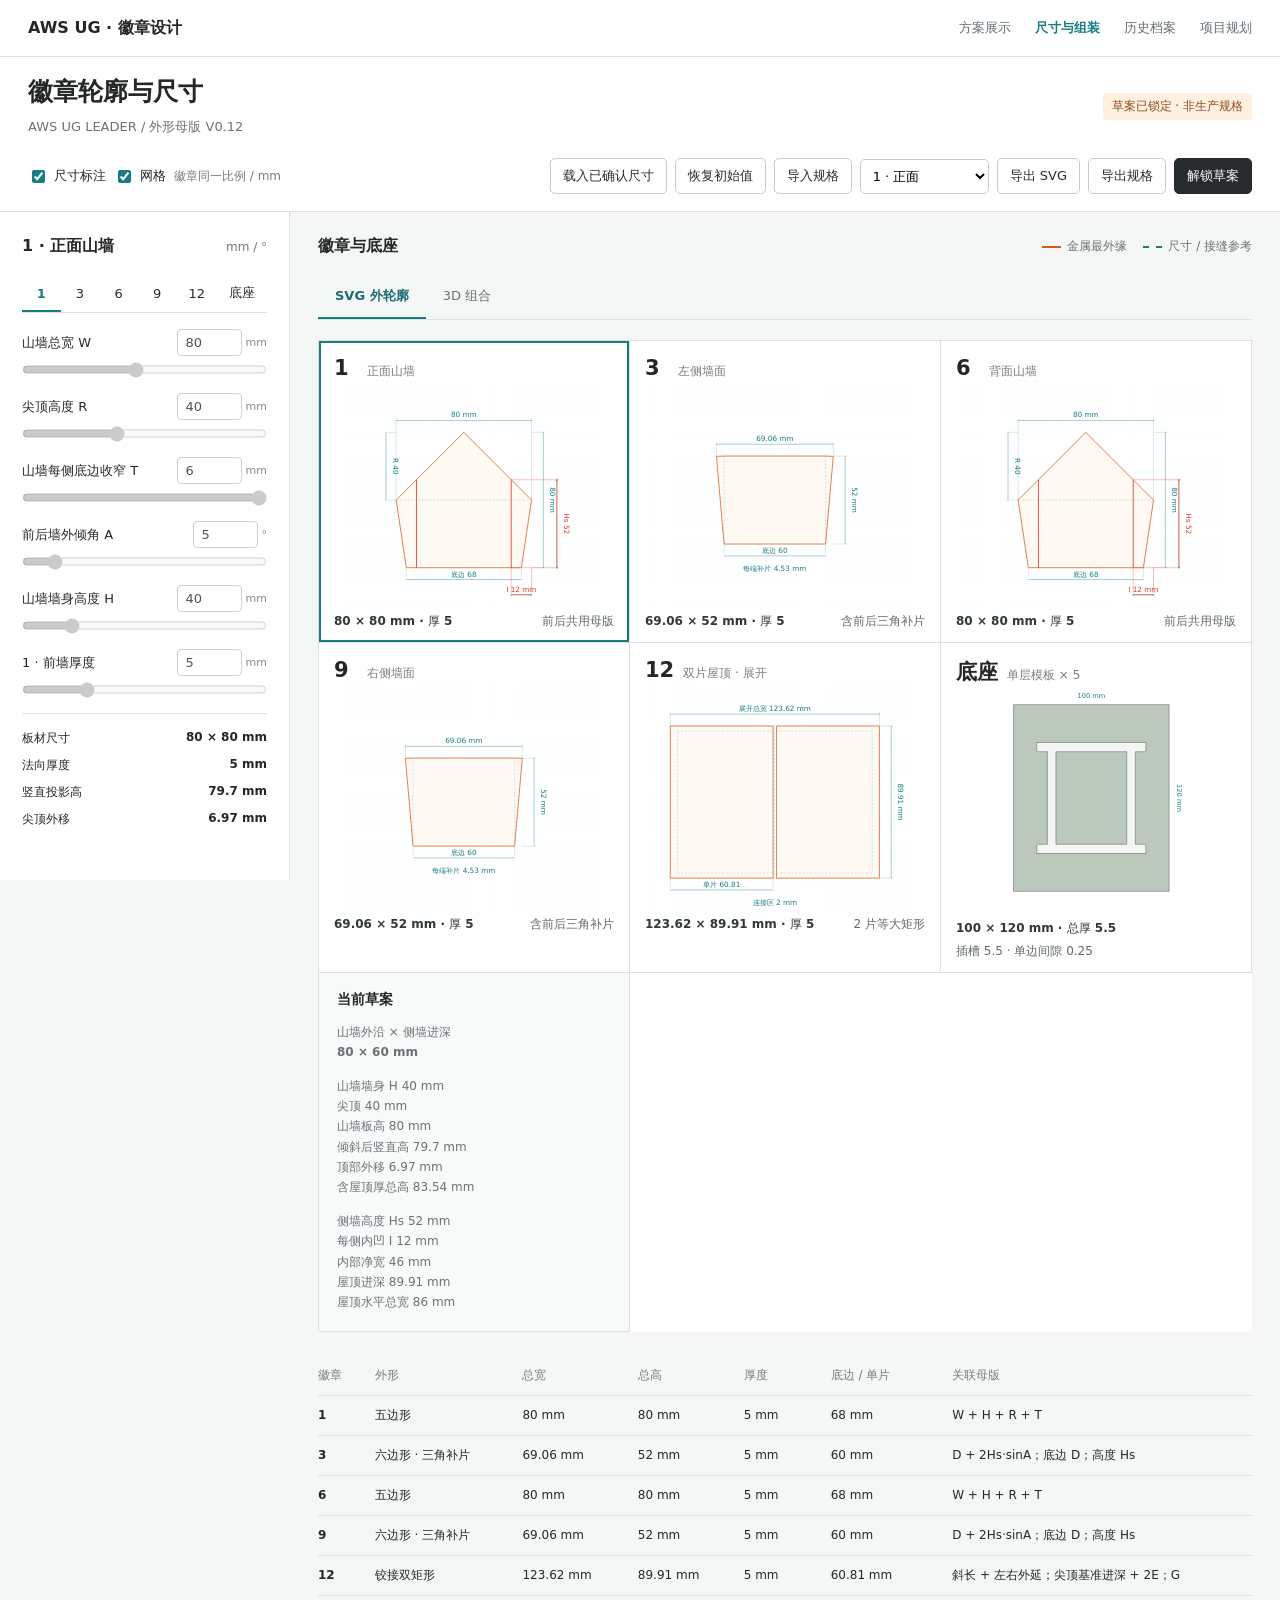
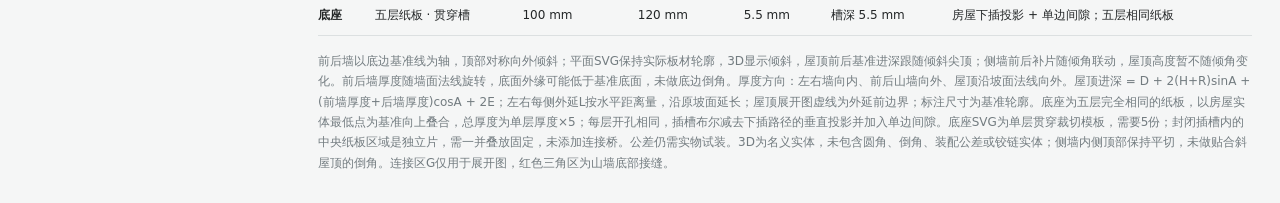
==== badge-dimensions.html @ 11718caf "Publish approved badge dimensions and unified design workspace" ====
<!doctype html>
<html lang="zh-CN">
<head>
<meta charset="utf-8"><meta name="viewport" content="width=device-width,initial-scale=1">
<title>徽章轮廓与尺寸工作台</title><link rel="stylesheet" href="assets/css/project.css"><link rel="icon" href="data:,">
<style>
:root{font-family:system-ui,-apple-system,"PingFang SC",sans-serif;color:#242728;background:#f5f6f6;letter-spacing:0;--orange:#d55d1b;--line:#dce0e1;--teal:#167d81}*{box-sizing:border-box}body{margin:0}button,input,select{font:inherit}button,select{cursor:pointer}button{border:1px solid #c7cdce;background:white;color:#292c2d;border-radius:5px;padding:8px 12px;font-size:13px;white-space:nowrap}button:hover{background:#edf1f1}button.primary{background:#262c2e;color:#fff;border-color:#262c2e}button:focus-visible,input:focus-visible,select:focus-visible{outline:3px solid #76bec3;outline-offset:2px}header{background:#fff;border-bottom:1px solid var(--line);padding:22px 28px 17px}.heading{display:flex;align-items:center;justify-content:space-between;gap:18px}h1{font-size:25px;font-weight:650;margin:0}h2{font-size:16px;margin:0}p{margin:0}.sub{font-size:13px;color:#6b7377;margin-top:8px}.status{font-size:12px;color:#8e4c21;background:#fff0df;padding:5px 9px;border-radius:4px;white-space:nowrap}.toolbar{display:flex;justify-content:space-between;align-items:center;gap:12px;margin-top:20px;flex-wrap:wrap}.tools{display:flex;gap:8px;align-items:center;flex-wrap:wrap}.check{display:flex;align-items:center;gap:6px;font-size:13px}.check input{accent-color:var(--teal)}select{border:1px solid #c7cdce;border-radius:5px;background:white;max-width:160px;padding:8px;font-size:13px}.layout{display:grid;grid-template-columns:290px minmax(0,1fr);min-height:calc(100vh - 160px)}aside{background:#fff;border-right:1px solid var(--line);padding:24px 22px}.section-head{display:flex;align-items:center;justify-content:space-between;margin-bottom:19px}.unit{font-size:12px;color:#747c80}fieldset{border:0;padding:0;margin:0 0 22px}legend{font-size:12px;font-weight:650;color:#555e62;padding:0;margin-bottom:13px}.control{margin-bottom:17px}.control-top{display:flex;align-items:center;justify-content:space-between;gap:8px}.control label{font-size:13px}.numeric{display:flex;align-items:center;gap:4px}.numeric input{width:65px;padding:5px 5px 5px 8px;border:1px solid #cdd3d4;border-radius:4px;font-size:13px;background:#fff}.numeric span{font-size:11px;color:#848b8e}input[type=range]{width:100%;margin:10px 0 0;accent-color:var(--teal);height:15px}.derived{border-top:1px solid var(--line);padding-top:16px;font-size:12px}.derived div{display:flex;justify-content:space-between;margin-bottom:10px}.note{font-size:12px;color:#747c80;line-height:1.7;margin-top:14px}.error{font-size:12px;color:#b43b26;min-height:18px;margin-top:8px}main{min-width:0;padding:24px 28px 30px}.canvas-head{display:flex;justify-content:space-between;gap:12px;align-items:center}.legend{display:flex;gap:16px;font-size:12px;color:#6a7376}.legend span{display:flex;gap:6px;align-items:center}.line-key{width:19px;border-top:2px solid var(--orange)}.line-key.dim{border-color:var(--teal);border-top-style:dashed}.board{display:grid;grid-template-columns:repeat(3,minmax(0,1fr));margin-top:20px;background:#fff;border-top:1px solid var(--line);border-left:1px solid var(--line)}.badge{min-width:0;border-bottom:1px solid var(--line);border-right:1px solid var(--line);padding:15px 15px 12px}.badge-head{display:flex;align-items:baseline;gap:9px}.badge-head strong{font-size:21px;min-width:24px}.badge-head span{font-size:12px;color:#777f82}.drawing{display:block;width:100%;aspect-ratio:1.2;max-height:290px}.badge-foot{display:flex;justify-content:space-between;gap:6px;font-size:12px;color:#616a6e;flex-wrap:wrap}.badge-foot b{font-weight:550;color:#30383b}.summary{padding:18px;display:flex;flex-direction:column;justify-content:center;gap:13px;background:#f8fafa;border-right:1px solid var(--line);border-bottom:1px solid var(--line)}.summary h3{font-size:14px;margin:0}.summary p{font-size:12px;line-height:1.7;color:#687277}.table-wrap{overflow:auto;margin-top:24px}table{width:100%;border-collapse:collapse;font-size:12px;text-align:left;white-space:nowrap}th{font-weight:500;color:#747d81}th,td{padding:11px 12px;border-bottom:1px solid var(--line)}th:first-child,td:first-child{padding-left:0}.footnote{font-size:12px;color:#737c80;line-height:1.7;margin-top:15px}.toast{position:fixed;bottom:20px;left:50%;transform:translateX(-50%);background:#263033;color:white;padding:11px 18px;border-radius:5px;font-size:13px;opacity:0;pointer-events:none;transition:opacity .15s;max-width:90vw}.toast.visible{opacity:1}.print-note{display:none}@media(min-width:1600px){main{padding:28px 44px}.drawing{max-height:350px}}@media(max-width:1100px){.layout{grid-template-columns:255px minmax(0,1fr)}.board{grid-template-columns:repeat(2,minmax(0,1fr))}main{padding:22px 20px}.legend{gap:8px}.drawing{max-height:none}aside{padding:23px 17px}}@media(max-width:650px){header{padding:18px 16px}h1{font-size:22px}.heading{align-items:flex-start}.layout{display:flex;flex-direction:column}aside{border-right:0;border-bottom:1px solid var(--line);padding:19px 16px}.parameter-grid{display:grid;grid-template-columns:1fr 1fr;gap:0 20px}fieldset{margin-bottom:10px}.control{margin-bottom:12px}.derived{display:flex;gap:20px;flex-wrap:wrap}.derived div{gap:10px}.note{margin-top:3px}.canvas-head{align-items:flex-start;flex-direction:column}main{padding:22px 14px}.badge{padding:12px 8px}.badge-head{gap:5px}.badge-head span{font-size:11px}.badge-foot{font-size:11px}.toolbar{margin-top:15px}.tools{gap:6px}button{padding:8px 10px}.summary{padding:12px}.summary p{font-size:11px}.table-wrap{margin-top:18px}}@media print{header,aside,.canvas-head,.toast,.footnote{display:none}.layout{display:block}main{padding:0}.board{grid-template-columns:repeat(3,1fr)}.drawing{max-height:none}.print-note{display:block;font-size:12px;margin-bottom:15px}.table-wrap{margin-top:15px}body{background:white}*{-webkit-print-color-adjust:exact;print-color-adjust:exact}}
@media(max-width:650px){.board{grid-template-columns:1fr}.drawing{max-height:310px}.badge{padding:16px}.badge-head span{font-size:12px}.badge-foot{font-size:12px}.summary{padding:20px}.summary p{font-size:12px}}
.tabs{display:flex;gap:0;border-bottom:1px solid var(--line);margin-top:18px}.tabs button{border:0;border-radius:0;background:transparent;padding:12px 17px;border-bottom:2px solid transparent;color:#6b7377}.tabs button[aria-selected=true]{border-color:var(--teal);color:#1b6c70;font-weight:650}.board[hidden],[hidden]{display:none!important}.preview-controls{display:flex;gap:14px;align-items:center;flex-wrap:wrap;padding:14px 0}.preview-controls input[type=range]{width:110px;margin:0}.separation{display:flex;align-items:center;gap:8px;font-size:13px}.viewer{width:100%;height:clamp(400px,65vh,760px);position:relative;background:#f5f7f7;touch-action:none}.viewer canvas{width:100%;height:100%;display:block}.model-status{font-size:12px;color:#677477;line-height:1.8;padding:10px 0;border-bottom:1px solid var(--line)}.model-status.warning{color:#bc3c2a}.viewer-error{color:#b43b26;font-size:13px;padding:10px 0}.preview-controls button{padding:7px 10px}@media(max-width:650px){.viewer{height:440px}.preview-controls{gap:10px}.separation{flex-wrap:wrap}.tabs{margin-top:12px}}@media print{.tabs,.preview-controls,.viewer,.model-status,.viewer-error{display:none}.board[hidden]{display:grid!important}}
</style>
<style>
.face-tabs{display:flex;border-bottom:1px solid var(--line);margin-bottom:16px}.face-tabs button{flex:1;border:0;border-radius:0;background:transparent;border-bottom:2px solid transparent}.face-tabs button[aria-selected=true]{border-color:var(--teal);color:var(--teal);font-weight:650}.badge[role=button]{cursor:pointer}.badge.selected{box-shadow:inset 0 0 0 2px var(--teal)}.badge[role=button]:focus-visible{outline:3px solid var(--teal);outline-offset:-3px}#faceControls .control{margin-bottom:12px}#faceControls input[type=range]{margin-top:6px}#faceDerived div{gap:10px}#faceDerived b{white-space:nowrap}@media(min-width:651px){aside{align-self:start;position:sticky;top:0;max-height:100vh;overflow:auto}}@media(max-width:650px){#faceControls{display:grid;grid-template-columns:minmax(0,1fr) minmax(0,1fr);gap:0 20px}}
</style>
</head>
<body class="workbench">
<header class="project-nav"><a class="project-brand" href="index.html">AWS UG · 徽章设计</a><nav aria-label="项目导航"><a href="index.html">方案展示</a><a href="badge-dimensions.html" aria-current="page">尺寸与组装</a><a href="design-archive.html">历史档案</a><a href="项目核心规范与Agent协作指南.md">项目规划</a></nav></header>
<header>
 <div class="heading"><div><h1>徽章轮廓与尺寸</h1><p class="sub">AWS UG LEADER / 外形母版 V0.12</p></div><span class="status" id="status">讨论草案 · 未锁定</span></div>
 <div class="toolbar"><div class="tools"><label class="check"><input type="checkbox" id="dimensions" checked>尺寸标注</label><label class="check"><input type="checkbox" id="grid" checked>网格</label><span class="unit">徽章同一比例 / mm</span></div><div class="tools"><button id="loadApproved">载入已确认尺寸</button><button id="reset">恢复初始值</button><button id="importJson">导入规格</button><input id="importFile" type="file" accept=".json,application/json" hidden><select id="exportTarget" aria-label="导出轮廓"><option value="1">1 · 正面</option><option value="3">3 · 左侧</option><option value="6">6 · 背面</option><option value="9">9 · 右侧</option><option value="base">底座 · 插槽顶面</option><option value="12">12 · 双片屋顶</option></select><button id="exportSvg">导出 SVG</button><button id="exportJson">导出规格</button><button class="primary" id="lock">锁定草案</button></div></div>
</header>
<div class="layout">
 <aside><div class="section-head"><h2 id="faceTitle">1 · 正面山墙</h2><span class="unit">mm / °</span></div>
 <div class="face-tabs" role="tablist" aria-label="徽章面板"><button role="tab" data-face="1" aria-controls="facePanel">1</button><button role="tab" data-face="3" aria-controls="facePanel">3</button><button role="tab" data-face="6" aria-controls="facePanel">6</button><button role="tab" data-face="9" aria-controls="facePanel">9</button><button role="tab" data-face="12" aria-controls="facePanel">12</button><button role="tab" data-face="base" aria-controls="facePanel">底座</button></div>
 <div id="facePanel" role="tabpanel"><div id="faceControls"></div><div class="derived" id="faceDerived"></div></div>
 <p class="error" role="status" id="error"></p>
 </aside>
 <main><p class="print-note">AWS UG LEADER · 外轮廓尺寸草案 / 单位 mm / 非生产图</p>
 <div class="canvas-head"><h2>徽章与底座</h2><div class="legend"><span><i class="line-key"></i>金属最外缘</span><span><i class="line-key dim"></i>尺寸 / 接缝参考</span></div></div>
 <div class="tabs" role="tablist" aria-label="预览视图"><button id="outlineTab" role="tab" aria-selected="true" aria-controls="board" tabindex="0">SVG 外轮廓</button><button id="modelTab" role="tab" aria-selected="false" aria-controls="viewerPanel" tabindex="-1">3D 组合</button></div>
 <div class="board" id="board" role="tabpanel" aria-labelledby="outlineTab"></div>
 <section id="viewerPanel" role="tabpanel" aria-labelledby="modelTab" hidden>
 <div class="preview-controls"><label class="separation" for="separation">分解间距<input id="separation" type="range" min="0" max="80" value="0" step="1"><output id="separationValue">0 mm</output></label><label class="separation" for="insertionLift">下插预览<input id="insertionLift" type="range" min="0" max="100" value="0" step="1"><output id="insertionValue">0 mm</output></label><label class="check"><input id="showHouse" type="checkbox" checked>房子</label><label class="check"><input id="showBase" type="checkbox" checked>底座</label><label class="check"><input id="showRoof" type="checkbox" checked>屋顶</label><label class="check"><input id="showLabels" type="checkbox" checked>编号</label><label class="check"><input id="autoRotate" type="checkbox">自动旋转</label><button id="resetCamera">重置视角</button></div>
 <p id="modelStatus" class="model-status"></p><div id="viewer" class="viewer"></div><p id="viewerError" class="viewer-error" role="status"></p>
 </section>
 <div class="table-wrap"><table><thead><tr><th>徽章</th><th>外形</th><th>总宽</th><th>总高</th><th>厚度</th><th>底边 / 单片</th><th>关联母版</th></tr></thead><tbody id="sizeTable"></tbody></table></div>
 <p class="footnote">前后墙以底边基准线为轴，顶部对称向外倾斜；平面SVG保持实际板材轮廓，3D显示倾斜，屋顶前后基准进深跟随倾斜尖顶；侧墙前后补片随倾角联动，屋顶高度暂不随倾角变化。前后墙厚度随墙面法线旋转，底面外缘可能低于基准底面，未做底边倒角。厚度方向：左右墙向内、前后山墙向外、屋顶沿坡面法线向外。屋顶进深 = D + 2(H+R)sinA + (前墙厚度+后墙厚度)cosA + 2E；左右每侧外延L按水平距离量，沿原坡面延长；屋顶展开图虚线为外延前边界；标注尺寸为基准轮廓。底座为五层完全相同的纸板，以房屋实体最低点为基准向上叠合，总厚度为单层厚度×5；每层开孔相同，插槽布尔减去下插路径的垂直投影并加入单边间隙。底座SVG为单层贯穿裁切模板，需要5份；封闭插槽内的中央纸板区域是独立片，需一并叠放固定，未添加连接桥。公差仍需实物试装。3D为名义实体，未包含圆角、倒角、装配公差或铰链实体；侧墙内侧顶部保持平切，未做贴合斜屋顶的倒角。连接区G仅用于展开图，红色三角区为山墙底部接缝。</p>
 </main>
</div><div class="toast" id="toast" role="status"></div>
<script src="assets/js/badge-dimensions-geometry.js"></script>
<script src="data/approved-dimensions.js"></script>
<script src="assets/vendor/badge-jscad-modeling-2.12.1.min.js"></script>
<script src="assets/js/badge-dimensions-base.js"></script>
<script src="assets/vendor/badge-three-0.128.0.min.js"></script>
<script src="assets/vendor/badge-orbit-0.128.0.js"></script>
<script src="assets/js/badge-dimensions-viewer.js"></script>
<script>
'use strict';
const G=BadgeDimensions, key='aws-badge-outline-draft-v01';
let state=G.importSpec(BadgeApprovedSpec);
let selectedFace='1';
try{const saved=JSON.parse(localStorage.getItem(key));if(saved){const imported=G.importSpec({schema:saved.schema||'aws-ug-badge-outline/v0.1',units:'mm',parameters:saved.params,status:saved.locked?'locked-draft':'draft'});state={params:imported.params,locked:imported.locked};}}catch{}
const controls=[['width','山墙总宽 W','frontControls',.5],['rise','尖顶高度 R','frontControls',.5],['taper','山墙每侧底边收窄 T','frontControls',.25],['wallTilt','前后墙外倾角 A','frontControls',.5],['depth','侧墙宽度 D','sideControls',.5],['inset','侧墙内凹距离 I','sideControls',.25],['wall','山墙墙身高度 H','wallControls',.5],['roofOverhangDepth','前后每端外延 E','roofControls',.5],['roofOverhangSide','左右每侧水平外延 L','roofControls',.5],['gap','中央连接区 G','roofControls',.25],['frontThickness','1 · 前墙厚度','thicknessControls',.1],['leftThickness','3 · 左墙厚度','thicknessControls',.1],['backThickness','6 · 后墙厚度','thicknessControls',.1],['rightThickness','9 · 右墙厚度','thicknessControls',.1],['roofThickness','12 · 屋顶法向厚度','thicknessControls',.1],['baseWidth','底座左右宽度','baseControls',1],['baseDepth','底座前后长度','baseControls',1],['baseLayerThickness','单层纸板厚度','baseControls',.1],['baseClearance','插槽单边间隙','baseControls',.05]];
for(const [id,label,parent,step] of controls){const unit=id==='wallTilt'?'°':'mm';document.getElementById('faceControls').insertAdjacentHTML('beforeend',`<div class="control" data-control="${id}"><div class="control-top"><label for="${id}">${label}</label><div class="numeric"><input type="number" id="${id}" min="${G.limits[id][0]}" max="${G.limits[id][1]}" step="${step}" value="${state.params[id]}"><span>${unit}</span></div></div><input type="range" id="${id}Range" aria-label="${label}滑块" min="${G.limits[id][0]}" max="${G.limits[id][1]}" step="${step}" value="${state.params[id]}"></div>`);}
function persist(){try{localStorage.setItem(key,JSON.stringify({...state,schema:'aws-ug-badge-outline/v0.12'}));}catch{document.getElementById('error').textContent='本地存储不可用，可导出规格保留尺寸。';}}
const faceFields={ '1':['width','rise','taper','wallTilt','wall','frontThickness'], '6':['width','rise','taper','wallTilt','wall','backThickness'], '3':['depth','inset','wall','leftThickness'], '9':['depth','inset','wall','rightThickness'], '12':['roofOverhangDepth','roofOverhangSide','gap','roofThickness'], 'base':['baseWidth','baseDepth','baseLayerThickness','baseClearance'] };
function renderFace(model){if(selectedFace==='base'){const b=BadgeBase.build(state.params);document.getElementById('faceTitle').textContent='底座 · 五层纸板';for(const e of document.querySelectorAll('[data-control]'))e.hidden=!faceFields.base.includes(e.dataset.control);for(const tab of document.querySelectorAll('.face-tabs [data-face]')){const selected=tab.dataset.face==='base';tab.setAttribute('aria-selected',String(selected));tab.tabIndex=selected?0:-1;}document.getElementById('faceDerived').innerHTML=[['底座尺寸',`${G.fmt(b.width)} × ${G.fmt(b.depth)} mm`],['层数','5 层 · 完全相同'],['单层纸板',`${G.fmt(b.layerThickness)} mm`],['叠合总厚',`${G.fmt(b.thickness)} mm`],['最低点基准 Y',`${G.fmt(b.datum)} mm`],['插槽深度',`${G.fmt(b.slotDepth)} mm`],['单边间隙',`${G.fmt(b.clearance)} mm`]].map(([name,value])=>`<div><span>${name}</span><b>${value}</b></div>`).join('')+b.warnings.map(w=>`<p class="error">${w}</p>`).join('');document.getElementById('exportTarget').value='base';return;}const b=model.badges.find(b=>b.id===selectedFace);document.getElementById('faceTitle').textContent=`${b.id} · ${b.name}`;for(const e of document.querySelectorAll('[data-control]'))e.hidden=!faceFields[selectedFace].includes(e.dataset.control);for(const tab of document.querySelectorAll('.face-tabs [data-face]')){const selected=tab.dataset.face===selectedFace;tab.setAttribute('aria-selected',String(selected));tab.tabIndex=selected?0:-1;tab.setAttribute('aria-label',`${tab.dataset.face} ${(model.badges.find(b=>b.id===tab.dataset.face)||{name:'矩形底座'}).name}`);}const rows=[['板材尺寸',`${G.fmt(b.width)} × ${G.fmt(b.height)} mm`],['法向厚度',`${G.fmt(b.thickness)} mm`],...(b.type==='gable'?[['竖直投影高',`${G.fmt(model.gableVerticalHeight)} mm`],['尖顶外移',`${G.fmt(model.gableTopOffset)} mm`]]:b.type==='side'?[['动态墙高 Hs',`${G.fmt(model.sideHeight)} mm`],['每端补片深度',`${G.fmt(b.wing||0)} mm`]]:[['尖顶基准进深',`${G.fmt(model.roofBaseDepth)} mm`],['含外延进深',`${G.fmt(model.roofDepth)} mm`],['单片斜长',`${G.fmt(model.roofPanel)} mm`],['坡度',`${G.fmt(model.roofAngle)}°`]])];document.getElementById('faceDerived').innerHTML=rows.map(([name,value])=>`<div><span>${name}</span><b>${value}</b></div>`).join('');document.getElementById('exportTarget').value=selectedFace;}
function selectFace(id){if(!faceFields[id])return;selectedFace=id;render();}
document.querySelector('.face-tabs').addEventListener('click',e=>{const tab=e.target.closest('[data-face]');if(tab)selectFace(tab.dataset.face);});
document.querySelector('.face-tabs').addEventListener('keydown',e=>{if(!['ArrowLeft','ArrowRight','Home','End'].includes(e.key))return;e.preventDefault();const ids=['1','3','6','9','12','base'],i=ids.indexOf(selectedFace),id=e.key==='Home'?ids[0]:e.key==='End'?ids[5]:ids[(i+(e.key==='ArrowRight'?1:5))%6];selectFace(id);document.querySelector(`.face-tabs [data-face="${id}"]`).focus();});
document.getElementById('board').addEventListener('click',e=>{const face=e.target.closest('[data-face]');if(face)selectFace(face.dataset.face);});
document.getElementById('board').addEventListener('keydown',e=>{if(['Enter',' '].includes(e.key)){const face=e.target.closest('[data-face]');if(face){e.preventDefault();selectFace(face.dataset.face);document.querySelector(`#board [data-face="${selectedFace}"]`).focus();}}});
function line(x1,y1,x2,y2,cls='extension'){return `<line x1="${x1}" y1="${y1}" x2="${x2}" y2="${y2}" class="${cls}"/>`;}
function horizontal(x1,x2,y,fromY,label){return line(x1,fromY,x1,y-1)+line(x2,fromY,x2,y-1)+line(x1,y,x2,y,'dimension')+`<text x="${(x1+x2)/2}" y="${y-1.8}" text-anchor="middle">${label}</text>`;}
function vertical(y1,y2,x,fromX,label){return line(fromX,y1,x+1,y1)+line(fromX,y2,x+1,y2)+line(x,y1,x,y2,'dimension')+`<text x="${x+4}" y="${(y1+y2)/2}" text-anchor="middle" transform="rotate(90 ${x+4} ${(y1+y2)/2})">${label}</text>`;}
function drawing(b,viewW,viewH){const p=state.params, dims=document.getElementById('dimensions').checked, grid=document.getElementById('grid').checked;const sideH=G.build(p).sideHeight,sideTop=p.wall+p.rise-sideH;const ox=(viewW-b.width-12)/2,oy=(viewH-b.height)/2+2;let annotations='';
 if(dims){annotations+=horizontal(0,b.width,-7,b.type==='gable'?p.rise:0,`${b.type==='roof'?'展开总宽 ':''}${G.fmt(b.width)} mm`);annotations+=vertical(0,b.height,b.width+7,b.width,`${G.fmt(b.height)} mm`);
 if(b.type==='gable'){annotations+=line(0,p.rise,b.width,p.rise,'guide');annotations+=vertical(0,p.rise,-6,0,`R ${G.fmt(p.rise)}`);annotations+=`<g class="wall-height">${vertical(sideTop,b.height,b.width+15,b.width-p.inset,`Hs ${G.fmt(sideH)}`)}<g class="side-position" stroke-width=".5">${line(p.inset,sideTop,p.inset,b.height,'side-position-line')}${line(b.width-p.inset,sideTop,b.width-p.inset,b.height,'side-position-line')}</g></g>`;annotations+=horizontal(p.taper,b.width-p.taper,b.height+7,b.height,`底边 ${G.fmt(b.bottom)}`);if(p.inset>0)annotations+=`<g class="wall-height inset-dimension">${horizontal(b.width-p.inset,b.width,b.height+16,b.height,`I ${G.fmt(p.inset)} mm`)}</g>`;}
 if(b.type==='side'){const wing=b.wing||0;annotations+=horizontal(wing,b.width-wing,b.height+7,b.height,`底边 ${G.fmt(b.bottom)}`);if(wing>0){annotations+=line(wing,0,wing,b.height,'guide')+line(b.width-wing,0,b.width-wing,b.height,'guide');annotations+=`<text x="${b.width/2}" y="${b.height+16}" text-anchor="middle">每端补片 ${G.fmt(wing)} mm</text>`;}}
 if(b.type==='roof'){const extra=b.panel-G.build(p).roofBasePanel,baseDepth=b.height-2*p.roofOverhangDepth;if(p.roofOverhangDepth>0||p.roofOverhangSide>0)annotations+=`<rect class="guide" x="${extra}" y="${p.roofOverhangDepth}" width="${b.panel-extra}" height="${baseDepth}" fill="none"/><rect class="guide" x="${b.panel+p.gap}" y="${p.roofOverhangDepth}" width="${b.panel-extra}" height="${baseDepth}" fill="none"/>`;annotations+=horizontal(0,b.panel,b.height+7,b.height,`单片 ${G.fmt(b.panel)}`);annotations+=line(b.panel+p.gap/2,-1,b.panel+p.gap/2,b.height+1,'guide');annotations+=`<text x="${b.panel+p.gap/2}" y="${b.height+16}" text-anchor="middle">连接区 ${G.fmt(p.gap)} mm</text>`;}}
 return `<svg class="drawing" role="img" aria-label="${b.id}徽章轮廓，宽${G.fmt(b.width)}毫米，高${G.fmt(b.height)}毫米" viewBox="0 0 ${viewW} ${viewH}" xmlns="http://www.w3.org/2000/svg"><defs><pattern id="grid${b.id}" width="5" height="5" patternUnits="userSpaceOnUse"><path d="M5 0H0V5" fill="none" stroke="#e9eded" stroke-width=".15"/></pattern><marker id="arrow${b.id}" viewBox="0 0 6 6" refX="3" refY="3" markerWidth="3" markerHeight="3" orient="auto-start-reverse"><path d="M6 0L0 3L6 6" fill="none" stroke="#167d81" stroke-width="1"/></marker></defs><style>text{font:${Math.max(2.7,Math.min(4.3,Math.max(viewW,viewH)/32))}px system-ui,sans-serif;fill:#167d81;letter-spacing:0}.extension{stroke:#83b7b9;stroke-width:.18}.dimension{stroke:#167d81;stroke-width:.22;marker-start:url(#arrow${b.id});marker-end:url(#arrow${b.id})}.guide{stroke:#83b7b9;stroke-width:.22;stroke-dasharray:1.2 1}.wall-height text{fill:#d83c32}.wall-height line{stroke:#d83c32}.wall-height .dimension{stroke-width:.5}</style>${grid?`<rect width="${viewW}" height="${viewH}" fill="url(#grid${b.id})"/>`:''}<g transform="translate(${ox},${oy})">${b.polygons.map(points=>`<path class="contour" d="${G.path(points)}" fill="#fff9f4" stroke="#d55d1b" stroke-width=".45" stroke-linejoin="miter"/>`).join('')}${annotations}</g></svg>`;
}
function baseDrawing(b){const outline=b.topOutlines.map(points=>G.path(points.map(([x,z])=>[x+b.width/2,z+b.depth/2]))).join(' ');return `<svg class="drawing" role="img" aria-label="底座顶面及垂直插槽" viewBox="-12 -12 ${b.width+30} ${b.depth+30}"><path d="${G.path([[0,0],[b.width,0],[b.width,b.depth],[0,b.depth]])}" fill="#f4f6f4"/><path d="${outline}" fill="#bcc8bb" fill-rule="evenodd" stroke="#415446" stroke-width=".3"/>${document.getElementById('dimensions').checked?`<text x="${b.width/2}" y="-4" text-anchor="middle" font-size="4" fill="#167d81">${G.fmt(b.width)} mm</text><text x="${b.width+5}" y="${b.depth/2}" font-size="4" fill="#167d81" transform="rotate(90 ${b.width+5} ${b.depth/2})" text-anchor="middle">${G.fmt(b.depth)} mm</text>`:''}</svg>`;}
function render(){const model=G.build(state.params),baseModel=BadgeBase.build(state.params);const viewW=Math.max(82,...model.badges.map(b=>b.width+40)),viewH=Math.max(73,...model.badges.map(b=>b.height+48));document.getElementById('board').innerHTML=model.badges.map(b=>`<section class="badge${b.id===selectedFace?' selected':''}" data-face="${b.id}" role="button" tabindex="0" aria-pressed="${b.id===selectedFace}" aria-label="选择${b.id} ${b.name}"><div class="badge-head"><strong>${b.id}</strong><span>${b.name}</span></div>${drawing(b,viewW,viewH)}<div class="badge-foot"><b>${G.fmt(b.width)} × ${G.fmt(b.height)} mm · 厚 ${G.fmt(b.thickness)}</b><span>${b.type==='roof'?'2 片等大矩形':b.type==='gable'?'前后共用母版':(b.wing>0?'含前后三角补片':'垂直矩形 · 动态高度 Hs')}</span></div></section>`).join('')+`<section class="badge${selectedFace==='base'?' selected':''}" data-face="base" role="button" tabindex="0" aria-pressed="${selectedFace==='base'}" aria-label="选择矩形底座"><div class="badge-head"><strong>底座</strong><span>单层模板 × 5</span></div>${baseDrawing(baseModel)}<div class="badge-foot"><b>${G.fmt(baseModel.width)} × ${G.fmt(baseModel.depth)} mm · 总厚 ${G.fmt(baseModel.thickness)}</b><span>插槽 ${G.fmt(baseModel.slotDepth)} · 单边间隙 ${G.fmt(baseModel.clearance)}</span></div></section><section class="summary"><h3>当前草案</h3><p>山墙外沿 × 侧墙进深<br><b>${G.fmt(state.params.width)} × ${G.fmt(state.params.depth)} mm</b></p><p>山墙墙身 H ${G.fmt(state.params.wall)} mm<br>尖顶 ${G.fmt(state.params.rise)} mm<br>山墙板高 ${G.fmt(state.params.wall+state.params.rise)} mm<br>倾斜后竖直高 ${G.fmt(model.gableVerticalHeight)} mm<br>顶部外移 ${G.fmt(model.gableTopOffset)} mm<br>含屋顶厚总高 ${G.fmt(model.overallHeight)} mm</p><p>侧墙高度 Hs ${G.fmt(model.sideHeight)} mm<br>每侧内凹 I ${G.fmt(state.params.inset)} mm<br>内部净宽 ${G.fmt(state.params.width-2*state.params.inset-state.params.leftThickness-state.params.rightThickness)} mm<br>屋顶进深 ${G.fmt(model.roofDepth)} mm<br>屋顶水平总宽 ${G.fmt(model.roofSpan)} mm</p></section>`;
document.getElementById('sizeTable').innerHTML=model.badges.map(b=>`<tr><td><b>${b.id}</b></td><td>${b.type==='gable'?'五边形':b.type==='side'?(b.wing>0?'六边形 · 三角补片':'垂直矩形'):'铰接双矩形'}</td><td>${G.fmt(b.width)} mm</td><td>${G.fmt(b.height)} mm</td><td>${G.fmt(b.thickness)} mm</td><td>${G.fmt(b.panel||b.bottom)} mm</td><td>${b.type==='gable'?'W + H + R + T':b.type==='side'?'D + 2Hs·sinA；底边 D；高度 Hs':'斜长 + 左右外延；尖顶基准进深 + 2E；G'}</td></tr>`).join('')+`<tr><td><b>底座</b></td><td>五层纸板 · 贯穿槽</td><td>${G.fmt(baseModel.width)} mm</td><td>${G.fmt(baseModel.depth)} mm</td><td>${G.fmt(baseModel.thickness)} mm</td><td>槽深 ${G.fmt(baseModel.slotDepth)} mm</td><td>房屋下插投影 + 单边间隙；五层相同纸板</td></tr>`;
renderFace(model);
document.getElementById('status').textContent=state.locked?'草案已锁定 · 非生产规格':'讨论草案 · 未锁定';document.getElementById('lock').textContent=state.locked?'解锁草案':'锁定草案';document.getElementById('reset').disabled=state.locked;
for(const [id] of controls){for(const suffix of ['', 'Range']){const e=document.getElementById(id+suffix);e.disabled=state.locked;if(id==='inset')e.max=Math.min(G.limits.inset[1],Math.floor(((state.params.width-state.params.leftThickness-state.params.rightThickness)/2-.001)*4)/4);if(document.activeElement!==e)e.value=state.params[id];}}
updateModel();
}
for(const [id] of controls){for(const suffix of ['', 'Range']){const e=document.getElementById(id+suffix);e.addEventListener('input',()=>{if(state.locked)return;const n=e.valueAsNumber,[min,max]=G.limits[id];if(!Number.isFinite(n)||n<min||n>max){document.getElementById('error').textContent=`尺寸范围：${min}–${max} ${id==='wallTilt'?'°':'mm'}`;e.setAttribute('aria-invalid','true');return;}if(!G.validate({...state.params,[id]:n})){document.getElementById('error').textContent='内凹距离须小于半宽，且左右厚度之和须小于侧墙间距。';e.setAttribute('aria-invalid','true');return;}e.removeAttribute('aria-invalid');document.getElementById('error').textContent='';state.params[id]=n;persist();render();});e.addEventListener('change',()=>{e.value=state.params[id];e.removeAttribute('aria-invalid');document.getElementById('error').textContent='';});}}
document.getElementById('dimensions').addEventListener('change',render);document.getElementById('grid').addEventListener('change',render);
let toastTimer;function toast(message){const e=document.getElementById('toast');e.textContent=message;e.classList.add('visible');clearTimeout(toastTimer);toastTimer=setTimeout(()=>e.classList.remove('visible'),2500);}
document.getElementById('lock').addEventListener('click',()=>{state.locked=!state.locked;persist();render();toast(state.locked?'已锁定当前尺寸草案':'已解锁，可继续调整');});
document.getElementById('loadApproved').addEventListener('click',()=>{if(!confirm('载入已确认尺寸并锁定？本地草案将被替换。'))return;const approved=G.importSpec(BadgeApprovedSpec);state={params:approved.params,locked:true};persist();render();toast('已载入已确认尺寸');});
document.getElementById('reset').addEventListener('click',()=>{if(!state.locked&&confirm('恢复初始讨论尺寸？当前调整将被替换。')){state.params={...G.defaults};persist();render();toast('已恢复初始讨论尺寸');}});
function download(name,content,type){const a=document.createElement('a'),url=URL.createObjectURL(new Blob([content],{type}));a.href=url;a.download=name;a.click();setTimeout(()=>URL.revokeObjectURL(url),1000);}
document.getElementById('exportSvg').addEventListener('click',()=>{const id=document.getElementById('exportTarget').value,b=G.build(state.params).badges.find(b=>b.id===id);if(id==='base'){download('base-cardboard-layer.svg',BadgeBase.svg(BadgeBase.build(state.params)),'image/svg+xml');toast('已导出单层纸板模板，同样裁切 5 份');return;}download(`badge-${id}-contour.svg`,G.contourSvg(b),'image/svg+xml');toast(`已导出 ${id} 外轮廓，单位 mm`);});
document.getElementById('exportJson').addEventListener('click',()=>{const m=G.build(state.params);download('badge-outline-draft-v012.json',JSON.stringify({schema:'aws-ug-badge-outline/v0.12',units:'mm',angleUnits:'degrees',status:state.locked?'locked-draft':'draft',exportedAt:new Date().toISOString(),parameters:state.params,derived:{sideWingDepth:m.badges[1].wing,wallTiltPivot:'side-wall-bottom-joint',wallTiltPivots:G.assembly(state.params).pivots,gableVerticalHeight:m.gableVerticalHeight,gableTopOffset:m.gableTopOffset,roofBaseDepth:m.roofBaseDepth,roofDepth:m.roofDepth,roofSpan:m.roofSpan,roofEaveHeight:m.roofEaveHeight,roofBasePanel:m.roofBasePanel,outerDepth:m.overallDepth,overallHeight:m.overallHeight,roofThicknessDirection:'outward-slope-normal',innerWidth:state.params.width-2*state.params.inset-state.params.leftThickness-state.params.rightThickness,sideHeight:m.sideHeight,roofPanel:m.roofPanel,roofAngleDegrees:m.roofAngle,sideSpacing:state.params.width-2*state.params.inset},base:{width:state.params.baseWidth,depth:state.params.baseDepth,layerCount:5,layerThickness:state.params.baseLayerThickness,totalThickness:5*state.params.baseLayerThickness,material:'cardboard',identicalLayers:true,singleSideClearance:state.params.baseClearance,datum:BadgeBase.build(state.params).datum,slotType:'through-vertical-insertion-sweep'},badges:m.badges,productionReady:false},null,2),'application/json');toast('已导出当前尺寸规格');});
document.getElementById('importJson').addEventListener('click',()=>document.getElementById('importFile').click());
document.getElementById('importFile').addEventListener('change',async e=>{const file=e.target.files[0];if(!file)return;try{if(file.size>256*1024)throw new Error('规格文件过大，最多256 KB。');const imported=G.importSpec(JSON.parse(await file.text()));state={params:imported.params,locked:imported.locked};document.getElementById('error').textContent='';persist();document.activeElement.blur();render();toast(imported.migrated?'已迁移为五层纸板，保持原底座总厚；草案需重新锁定':'已导入尺寸规格');}catch(error){document.getElementById('error').textContent=error instanceof SyntaxError?'JSON格式不正确，当前尺寸未修改。':error.message;toast('导入失败，当前尺寸未修改');}finally{e.target.value='';}});
let viewer=null,activeView='outline';
function modelOptions(){return {base:document.getElementById('showBase').checked,house:document.getElementById('showHouse').checked,lift:Number(document.getElementById('insertionLift').value),selected:selectedFace,separation:Number(document.getElementById('separation').value),roof:document.getElementById('showRoof').checked,labels:document.getElementById('showLabels').checked,rotate:document.getElementById('autoRotate').checked};}
function updateModel(){const status=document.getElementById('modelStatus'),p=state.params,m=G.build(p);status.textContent=`前后墙外倾 ${G.fmt(p.wallTilt)}°，侧墙下角接点固定（红点）；侧墙高度 Hs ${G.fmt(m.sideHeight)} mm，顶部贴合屋顶；每侧内凹 I ${G.fmt(p.inset)} mm，内部净宽 ${G.fmt(p.width-2*p.inset-p.leftThickness-p.rightThickness)} mm；屋顶进深 ${G.fmt(m.roofDepth)} mm、水平总宽 ${G.fmt(m.roofSpan)} mm。`+(m.roofEaveHeight<0?' 屋檐低于底面，请减小左右外延。':'')+(p.wallTilt>0?' 屋顶进深已跟随尖顶；侧墙前后三角区已补齐，上部屋顶高度接缝仍待处理；虚线为倾斜前位置，接缝及底边倒角待处理。':'')+(p.wallTilt===0&&p.inset<p.taper?' 红色三角区为山墙底部接缝空隙。':'');status.classList.toggle('warning',p.wallTilt>0||p.inset<p.taper||m.roofEaveHeight<0);document.getElementById('separationValue').textContent=`${document.getElementById('separation').value} mm`;const bm=BadgeBase.build(p);status.textContent+=` 底座 ${G.fmt(bm.width)} × ${G.fmt(bm.depth)} mm，总厚 ${G.fmt(bm.thickness)} mm；5 层相同纸板，每层 ${G.fmt(bm.layerThickness)} mm，单边间隙 ${G.fmt(bm.clearance)} mm。`+bm.warnings.join(' ');if(bm.warnings.length)status.classList.add('warning');document.getElementById('insertionValue').textContent=`${document.getElementById('insertionLift').value} mm`;if(activeView!=='model')return;document.getElementById('viewerError').textContent='';try{if(!viewer)viewer=new BadgeOutlineViewer(document.getElementById('viewer'));viewer.onSelect=selectFace;viewer.visible=true;viewer.update(state.params,modelOptions());}catch(error){document.getElementById('viewerError').textContent=error.message;}}
function setView(view){activeView=view;const model=view==='model';document.getElementById('board').hidden=model;document.getElementById('viewerPanel').hidden=!model;for(const [id,selected] of [['outlineTab',!model],['modelTab',model]]){document.getElementById(id).setAttribute('aria-selected',String(selected));document.getElementById(id).tabIndex=selected?0:-1;}if(viewer)viewer.visible=model;updateModel();}
for(const [id,view] of [['outlineTab','outline'],['modelTab','model']]){document.getElementById(id).addEventListener('click',()=>setView(view));document.getElementById(id).addEventListener('keydown',e=>{if(['ArrowLeft','ArrowRight','Home','End'].includes(e.key)){e.preventDefault();const next=e.key==='Home'?'outline':e.key==='End'?'model':activeView==='model'?'outline':'model';setView(next);document.getElementById(next==='model'?'modelTab':'outlineTab').focus();}});}
for(const id of ['separation','insertionLift','showHouse','showBase','showRoof','showLabels','autoRotate'])document.getElementById(id).addEventListener('input',updateModel);
document.getElementById('resetCamera').addEventListener('click',()=>{if(viewer)viewer.fit(true);});
render();
if(location.hash==='#model')setView('model');
</script>
</body>
</html>
---- assets/css/project.css ----
:root{font-family:system-ui,-apple-system,"PingFang SC",sans-serif;letter-spacing:0;color:#242728;background:#f5f6f6;--line:#dce0e1;--teal:#167d81}*{box-sizing:border-box}body{margin:0}a{color:inherit;text-decoration:none}button,input,select{font:inherit}button,a,input,select{touch-action:manipulation}button{cursor:pointer}button:focus-visible,a:focus-visible,input:focus-visible{outline:3px solid #76bec3;outline-offset:3px}[hidden]{display:none!important}.project-nav{display:flex;justify-content:space-between;align-items:center;gap:20px;padding:18px 28px;border-bottom:1px solid var(--line);background:#fff}.project-brand{font-size:16px;font-weight:650}.project-nav nav{display:flex;gap:24px;align-items:center;flex-wrap:wrap}.project-nav nav a{font-size:13px;color:#657075;padding:4px 0}.project-nav nav a[aria-current=page]{color:var(--teal);font-weight:650}.project-nav+.project-main{padding-top:26px}.project-main{max-width:1440px;margin:auto;padding:28px}.project-heading{display:flex;justify-content:space-between;align-items:center;gap:20px;margin-bottom:22px}h1{font-size:25px;margin:0;font-weight:650}h2{font-size:16px;margin:0;font-weight:650}h3{font-size:14px;margin:0}p{margin:0;line-height:1.7}.project-sub{font-size:13px;color:#6b7377;margin-top:7px}.project-actions{display:flex;gap:8px;flex-wrap:wrap}.project-actions a,.project-btn{border:1px solid #c7cdce;background:#fff;border-radius:5px;padding:8px 12px;font-size:13px;display:inline-flex;align-items:center;gap:6px}.project-actions a:hover,.project-btn:hover{background:#edf1f1}.project-actions svg,.project-btn svg,.icon-btn svg{width:16px;height:16px}.project-section{padding:26px 0;border-top:1px solid var(--line)}.project-section-head{display:flex;justify-content:space-between;align-items:center;gap:20px;margin-bottom:18px}.project-section-head small{font-size:12px;color:#747c80}.scheme-grid{display:grid;grid-template-columns:repeat(3,minmax(0,1fr));gap:20px}.scheme{margin:0;min-width:0;background:white;border:1px solid var(--line);border-radius:4px;overflow:hidden}.scheme button{display:block;width:100%;border:0;padding:0;background:white;cursor:zoom-in}.scheme img{display:block;width:100%;aspect-ratio:1;object-fit:contain}.scheme figcaption{padding:13px 14px;display:flex;justify-content:space-between;align-items:center;font-size:13px;gap:10px;border-top:1px solid var(--line)}.scheme .preferred{color:var(--teal);font-size:11px;white-space:nowrap}.scheme p{padding:0 14px 13px;font-size:12px;color:#707a7d}.contour-grid{display:grid;grid-template-columns:repeat(5,minmax(0,1fr));background:white;border:1px solid var(--line)}.contour-item{padding:18px;border-right:1px solid var(--line);min-width:0}.contour-item:last-child{border-right:0}.contour-item img{width:100%;height:160px;object-fit:contain;display:block;margin:12px 0}.contour-item b{font-size:13px}.contour-item small{font-size:11px;display:block;color:#6c757a;margin-top:7px}.project-table{overflow:auto;background:white}.project-table table{border-collapse:collapse;width:100%;font-size:13px;text-align:left;white-space:nowrap}.project-table th,.project-table td{padding:12px 16px;border-bottom:1px solid var(--line)}.project-table th{color:#707a7d;font-weight:500}.project-footer{display:flex;justify-content:space-between;gap:16px;padding:20px 28px;border-top:1px solid var(--line);font-size:12px;color:#727c80}.archive-bar{display:flex;gap:12px;align-items:center;flex-wrap:wrap;margin-bottom:20px}.archive-bar input{padding:9px 12px;border:1px solid #c7cdce;border-radius:4px;background:white;min-width:0;width:260px}.archive-bar select{padding:9px 12px;border:1px solid #c7cdce;border-radius:4px;background:white}.archive-grid .scheme img{aspect-ratio:16/10}.project-dialog{border:1px solid var(--line);border-radius:5px;padding:0;width:min(1200px,95vw);max-width:95vw;background:#fff;max-height:94vh}.project-dialog::backdrop{background:rgba(24,32,33,.65)}.project-dialog-bar{display:flex;justify-content:space-between;align-items:center;gap:12px;padding:12px 16px;border-bottom:1px solid var(--line);font-size:13px}.dialog-tools{display:flex;gap:8px;align-items:center}.icon-btn{width:34px;height:34px;display:inline-flex;align-items:center;justify-content:center;border:1px solid #c7cdce;background:white;border-radius:4px;cursor:pointer}.project-dialog-stage{overflow:auto;max-height:calc(94vh - 64px);display:grid;place-items:center;background:#f5f6f6;padding:16px}.project-dialog-stage img{display:block;max-width:100%;max-height:calc(94vh - 100px);object-fit:contain}.project-dialog-stage.zoom img{max-width:none;max-height:none}.archive-empty{font-size:13px;color:#747c80;padding:24px 0}.project-nav{position:relative;z-index:5}.workbench .project-nav{padding:15px 28px}.workbench .project-nav nav a{padding:4px 0}.workbench header:not(.project-nav){padding-top:18px}@media(max-width:900px){.scheme-grid{grid-template-columns:repeat(2,minmax(0,1fr))}.contour-grid{grid-template-columns:repeat(3,minmax(0,1fr))}.contour-item{border-bottom:1px solid var(--line)}}@media(max-width:650px){.project-nav{align-items:flex-start;flex-direction:column;padding:16px;gap:12px}.project-nav nav{gap:18px}.project-main{padding:22px 16px}.project-heading{align-items:flex-start;flex-direction:column}.scheme-grid{grid-template-columns:1fr}.contour-grid{grid-template-columns:repeat(2,minmax(0,1fr))}.contour-item img{height:130px}.project-section-head{align-items:flex-start;gap:10px;flex-direction:column}.project-footer{padding:18px 16px;flex-direction:column}.archive-bar input{width:100%}.workbench .project-nav{padding:16px}}@media print{.project-nav,.project-actions,.archive-bar,.project-dialog{display:none}.project-main{padding:0}.scheme-grid{grid-template-columns:repeat(3,1fr)}}
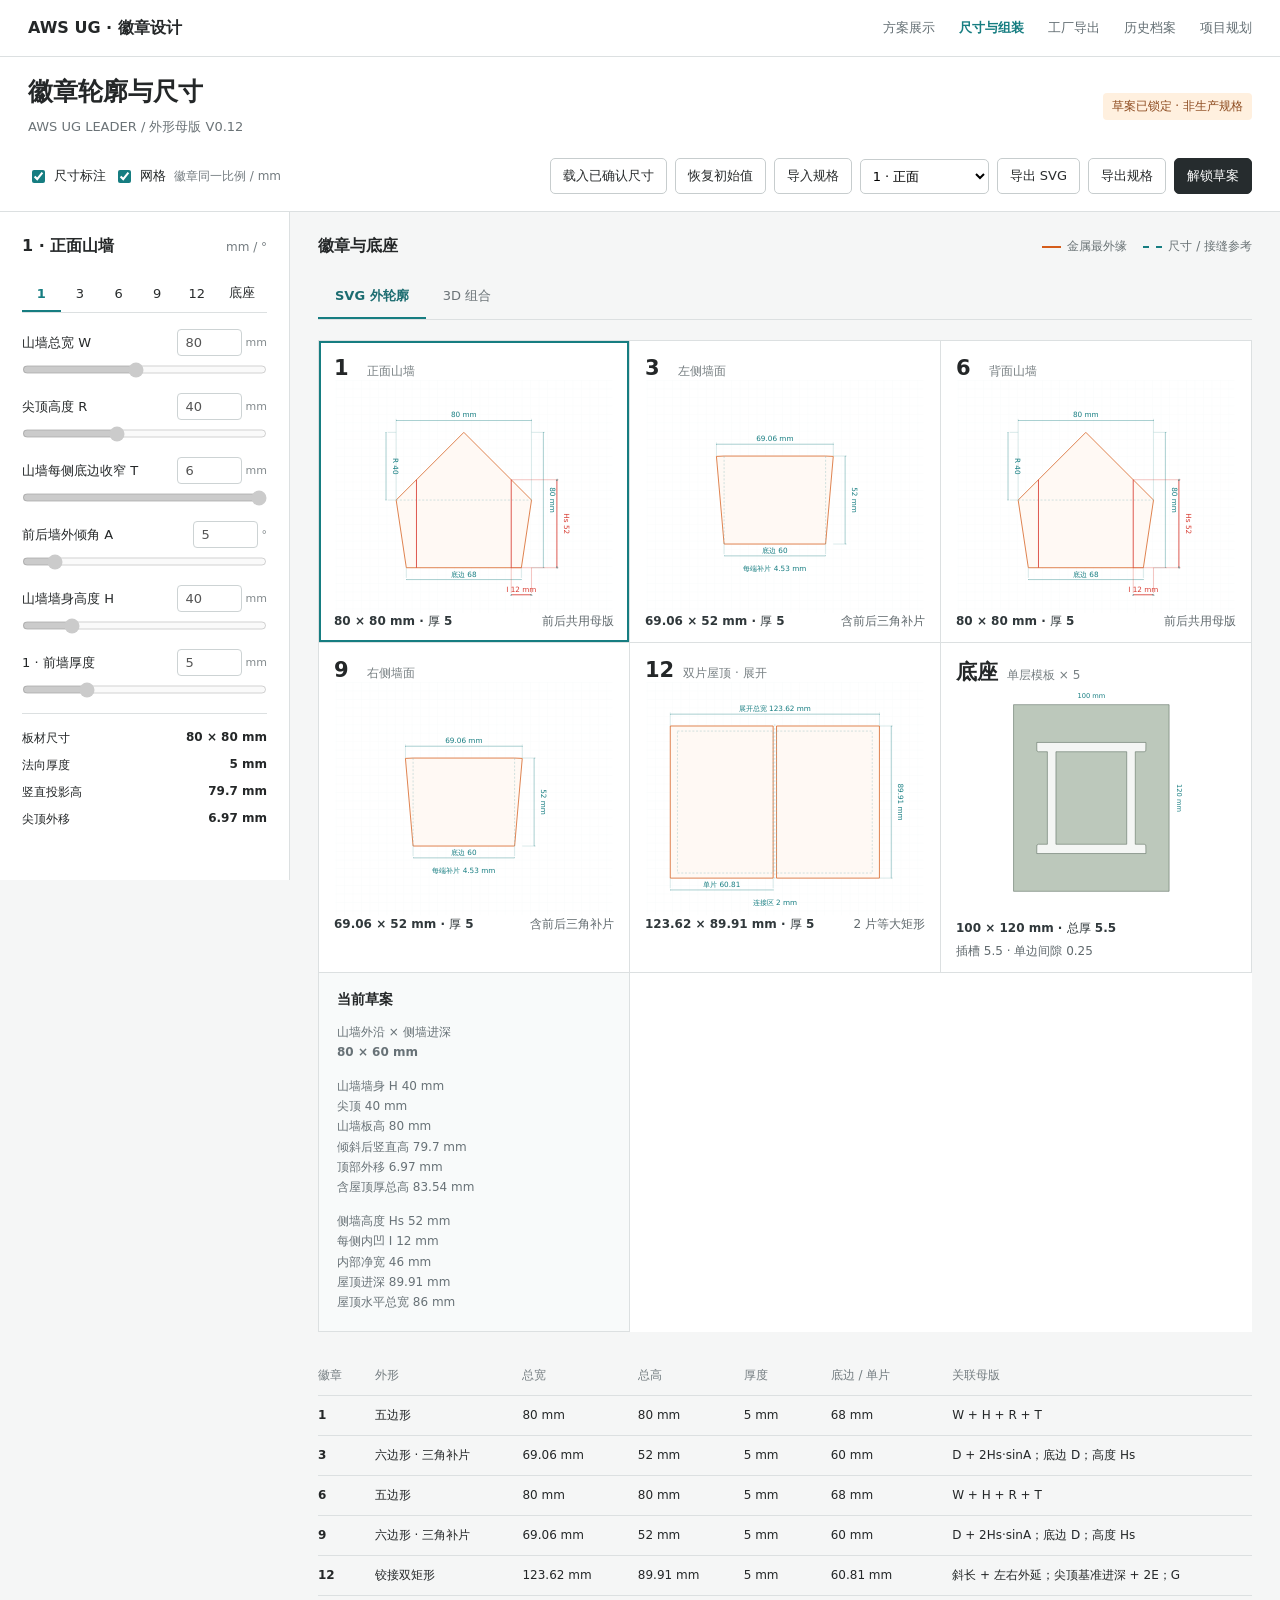
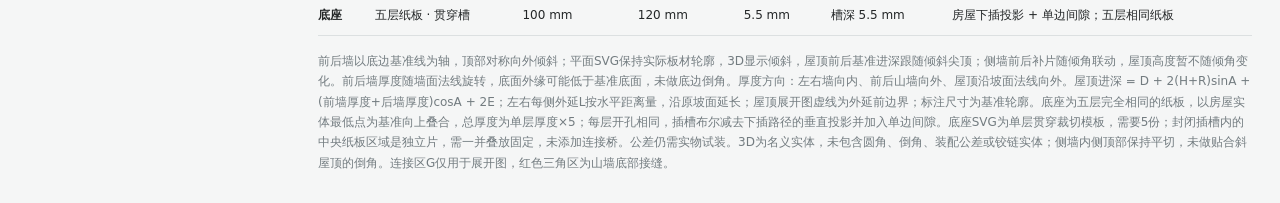
==== commit 96cacd21: "Add factory communication sheet exports for metal and puzzle" ====
--- a/badge-dimensions.html
+++ b/badge-dimensions.html
@@ -13,7 +13,7 @@
 </style>
 </head>
 <body class="workbench">
-<header class="project-nav"><a class="project-brand" href="index.html">AWS UG · 徽章设计</a><nav aria-label="项目导航"><a href="index.html">方案展示</a><a href="badge-dimensions.html" aria-current="page">尺寸与组装</a><a href="design-archive.html">历史档案</a><a href="项目核心规范与Agent协作指南.md">项目规划</a></nav></header>
+<header class="project-nav"><a class="project-brand" href="index.html">AWS UG · 徽章设计</a><nav aria-label="项目导航"><a href="index.html">方案展示</a><a href="badge-dimensions.html" aria-current="page">尺寸与组装</a><a href="factory-export.html">工厂导出</a><a href="design-archive.html">历史档案</a><a href="项目核心规范与Agent协作指南.md">项目规划</a></nav></header>
 <header>
  <div class="heading"><div><h1>徽章轮廓与尺寸</h1><p class="sub">AWS UG LEADER / 外形母版 V0.12</p></div><span class="status" id="status">讨论草案 · 未锁定</span></div>
  <div class="toolbar"><div class="tools"><label class="check"><input type="checkbox" id="dimensions" checked>尺寸标注</label><label class="check"><input type="checkbox" id="grid" checked>网格</label><span class="unit">徽章同一比例 / mm</span></div><div class="tools"><button id="loadApproved">载入已确认尺寸</button><button id="reset">恢复初始值</button><button id="importJson">导入规格</button><input id="importFile" type="file" accept=".json,application/json" hidden><select id="exportTarget" aria-label="导出轮廓"><option value="1">1 · 正面</option><option value="3">3 · 左侧</option><option value="6">6 · 背面</option><option value="9">9 · 右侧</option><option value="base">底座 · 插槽顶面</option><option value="12">12 · 双片屋顶</option></select><button id="exportSvg">导出 SVG</button><button id="exportJson">导出规格</button><button class="primary" id="lock">锁定草案</button></div></div>
@@ -30,6 +30,8 @@
  <div class="board" id="board" role="tabpanel" aria-labelledby="outlineTab"></div>
  <section id="viewerPanel" role="tabpanel" aria-labelledby="modelTab" hidden>
  <div class="preview-controls"><label class="separation" for="separation">分解间距<input id="separation" type="range" min="0" max="80" value="0" step="1"><output id="separationValue">0 mm</output></label><label class="separation" for="insertionLift">下插预览<input id="insertionLift" type="range" min="0" max="100" value="0" step="1"><output id="insertionValue">0 mm</output></label><label class="check"><input id="showHouse" type="checkbox" checked>房子</label><label class="check"><input id="showBase" type="checkbox" checked>底座</label><label class="check"><input id="showRoof" type="checkbox" checked>屋顶</label><label class="check"><input id="showLabels" type="checkbox" checked>编号</label><label class="check"><input id="autoRotate" type="checkbox">自动旋转</label><button id="resetCamera">重置视角</button></div>
+ <div class="preview-controls"><label class="check"><input id="showArtwork" type="checkbox" checked>当前设计贴图</label><select id="artworkCollection" aria-label="设计方案"><option value="puzzle" selected>拼块版 · 主推</option><option value="metal">金属版 · 备选</option></select><label id="artworkPaletteControl" hidden><select id="artworkPalette" aria-label="拼块配色"><option value="leader">橙色 · Leader</option><option value="speaker">绿色 · Speaker</option><option value="volunteer">紫色 · Volunteer</option></select></label><span id="artworkStatus" class="unit" role="status"></span><a href="badge-dimensions.html?approved=1#model" class="unit">V0.12 已确认组合</a></div>
+ <div class="preview-controls" id="modelViews" aria-label="观察方向"><button data-view="iso">组合</button><button data-view="1">1 · 正面</button><button data-view="3">3 · 左侧</button><button data-view="6">6 · 背面</button><button data-view="9">9 · 右侧</button><button data-view="12">12 · 屋顶</button></div>
  <p id="modelStatus" class="model-status"></p><div id="viewer" class="viewer"></div><p id="viewerError" class="viewer-error" role="status"></p>
  </section>
  <div class="table-wrap"><table><thead><tr><th>徽章</th><th>外形</th><th>总宽</th><th>总高</th><th>厚度</th><th>底边 / 单片</th><th>关联母版</th></tr></thead><tbody id="sizeTable"></tbody></table></div>
@@ -42,6 +44,7 @@
 <script src="assets/js/badge-dimensions-base.js"></script>
 <script src="assets/vendor/badge-three-0.128.0.min.js"></script>
 <script src="assets/vendor/badge-orbit-0.128.0.js"></script>
+<script src="assets/js/badge-artwork.js"></script>
 <script src="assets/js/badge-dimensions-viewer.js"></script>
 <script>
 'use strict';
@@ -89,12 +92,20 @@
 document.getElementById('importJson').addEventListener('click',()=>document.getElementById('importFile').click());
 document.getElementById('importFile').addEventListener('change',async e=>{const file=e.target.files[0];if(!file)return;try{if(file.size>256*1024)throw new Error('规格文件过大，最多256 KB。');const imported=G.importSpec(JSON.parse(await file.text()));state={params:imported.params,locked:imported.locked};document.getElementById('error').textContent='';persist();document.activeElement.blur();render();toast(imported.migrated?'已迁移为五层纸板，保持原底座总厚；草案需重新锁定':'已导入尺寸规格');}catch(error){document.getElementById('error').textContent=error instanceof SyntaxError?'JSON格式不正确，当前尺寸未修改。':error.message;toast('导入失败，当前尺寸未修改');}finally{e.target.value='';}});
 let viewer=null,activeView='outline';
-function modelOptions(){return {base:document.getElementById('showBase').checked,house:document.getElementById('showHouse').checked,lift:Number(document.getElementById('insertionLift').value),selected:selectedFace,separation:Number(document.getElementById('separation').value),roof:document.getElementById('showRoof').checked,labels:document.getElementById('showLabels').checked,rotate:document.getElementById('autoRotate').checked};}
+document.getElementById('showLabels').checked=false;
+if(new URLSearchParams(location.search).get('approved')==='1')state=G.importSpec(BadgeApprovedSpec);
+const requestedDesign=new URLSearchParams(location.search).get('design');if(['metal','puzzle'].includes(requestedDesign))document.getElementById('artworkCollection').value=requestedDesign;
+const requestedPalette=new URLSearchParams(location.search).get('color');
+if(['leader','speaker','volunteer'].includes(requestedPalette))document.getElementById('artworkPalette').value=requestedPalette;
+function syncArtworkControls(){document.getElementById('artworkPaletteControl').hidden=document.getElementById('artworkCollection').value!=='puzzle';}
+syncArtworkControls();
+function modelOptions(){return {collection:BadgeArtwork.resolveCollection(document.getElementById('artworkCollection').value,document.getElementById('artworkPalette').value),artwork:document.getElementById('showArtwork').checked,base:document.getElementById('showBase').checked,house:document.getElementById('showHouse').checked,lift:Number(document.getElementById('insertionLift').value),selected:selectedFace,separation:Number(document.getElementById('separation').value),roof:document.getElementById('showRoof').checked,labels:document.getElementById('showLabels').checked,rotate:document.getElementById('autoRotate').checked};}
 function updateModel(){const status=document.getElementById('modelStatus'),p=state.params,m=G.build(p);status.textContent=`前后墙外倾 ${G.fmt(p.wallTilt)}°，侧墙下角接点固定（红点）；侧墙高度 Hs ${G.fmt(m.sideHeight)} mm，顶部贴合屋顶；每侧内凹 I ${G.fmt(p.inset)} mm，内部净宽 ${G.fmt(p.width-2*p.inset-p.leftThickness-p.rightThickness)} mm；屋顶进深 ${G.fmt(m.roofDepth)} mm、水平总宽 ${G.fmt(m.roofSpan)} mm。`+(m.roofEaveHeight<0?' 屋檐低于底面，请减小左右外延。':'')+(p.wallTilt>0?' 屋顶进深已跟随尖顶；侧墙前后三角区已补齐，上部屋顶高度接缝仍待处理；虚线为倾斜前位置，接缝及底边倒角待处理。':'')+(p.wallTilt===0&&p.inset<p.taper?' 红色三角区为山墙底部接缝空隙。':'');status.classList.toggle('warning',p.wallTilt>0||p.inset<p.taper||m.roofEaveHeight<0);document.getElementById('separationValue').textContent=`${document.getElementById('separation').value} mm`;const bm=BadgeBase.build(p);status.textContent+=` 底座 ${G.fmt(bm.width)} × ${G.fmt(bm.depth)} mm，总厚 ${G.fmt(bm.thickness)} mm；5 层相同纸板，每层 ${G.fmt(bm.layerThickness)} mm，单边间隙 ${G.fmt(bm.clearance)} mm。`+bm.warnings.join(' ');if(bm.warnings.length)status.classList.add('warning');document.getElementById('insertionValue').textContent=`${document.getElementById('insertionLift').value} mm`;if(activeView!=='model')return;document.getElementById('viewerError').textContent='';try{if(!viewer)viewer=new BadgeOutlineViewer(document.getElementById('viewer'));viewer.onSelect=selectFace;viewer.visible=true;viewer.update(state.params,modelOptions());}catch(error){document.getElementById('viewerError').textContent=error.message;}}
 function setView(view){activeView=view;const model=view==='model';document.getElementById('board').hidden=model;document.getElementById('viewerPanel').hidden=!model;for(const [id,selected] of [['outlineTab',!model],['modelTab',model]]){document.getElementById(id).setAttribute('aria-selected',String(selected));document.getElementById(id).tabIndex=selected?0:-1;}if(viewer)viewer.visible=model;updateModel();}
 for(const [id,view] of [['outlineTab','outline'],['modelTab','model']]){document.getElementById(id).addEventListener('click',()=>setView(view));document.getElementById(id).addEventListener('keydown',e=>{if(['ArrowLeft','ArrowRight','Home','End'].includes(e.key)){e.preventDefault();const next=e.key==='Home'?'outline':e.key==='End'?'model':activeView==='model'?'outline':'model';setView(next);document.getElementById(next==='model'?'modelTab':'outlineTab').focus();}});}
-for(const id of ['separation','insertionLift','showHouse','showBase','showRoof','showLabels','autoRotate'])document.getElementById(id).addEventListener('input',updateModel);
+for(const id of ['separation','insertionLift','showHouse','showBase','showRoof','showLabels','autoRotate','showArtwork','artworkCollection','artworkPalette'])document.getElementById(id).addEventListener('input',()=>{syncArtworkControls();updateModel();});
 document.getElementById('resetCamera').addEventListener('click',()=>{if(viewer)viewer.fit(true);});
+document.getElementById('modelViews').addEventListener('click',e=>{const button=e.target.closest('[data-view]');if(button&&viewer){document.getElementById('autoRotate').checked=false;if(button.dataset.view!=='iso')selectFace(button.dataset.view);viewer.view(button.dataset.view);}});
 render();
 if(location.hash==='#model')setView('model');
 </script>
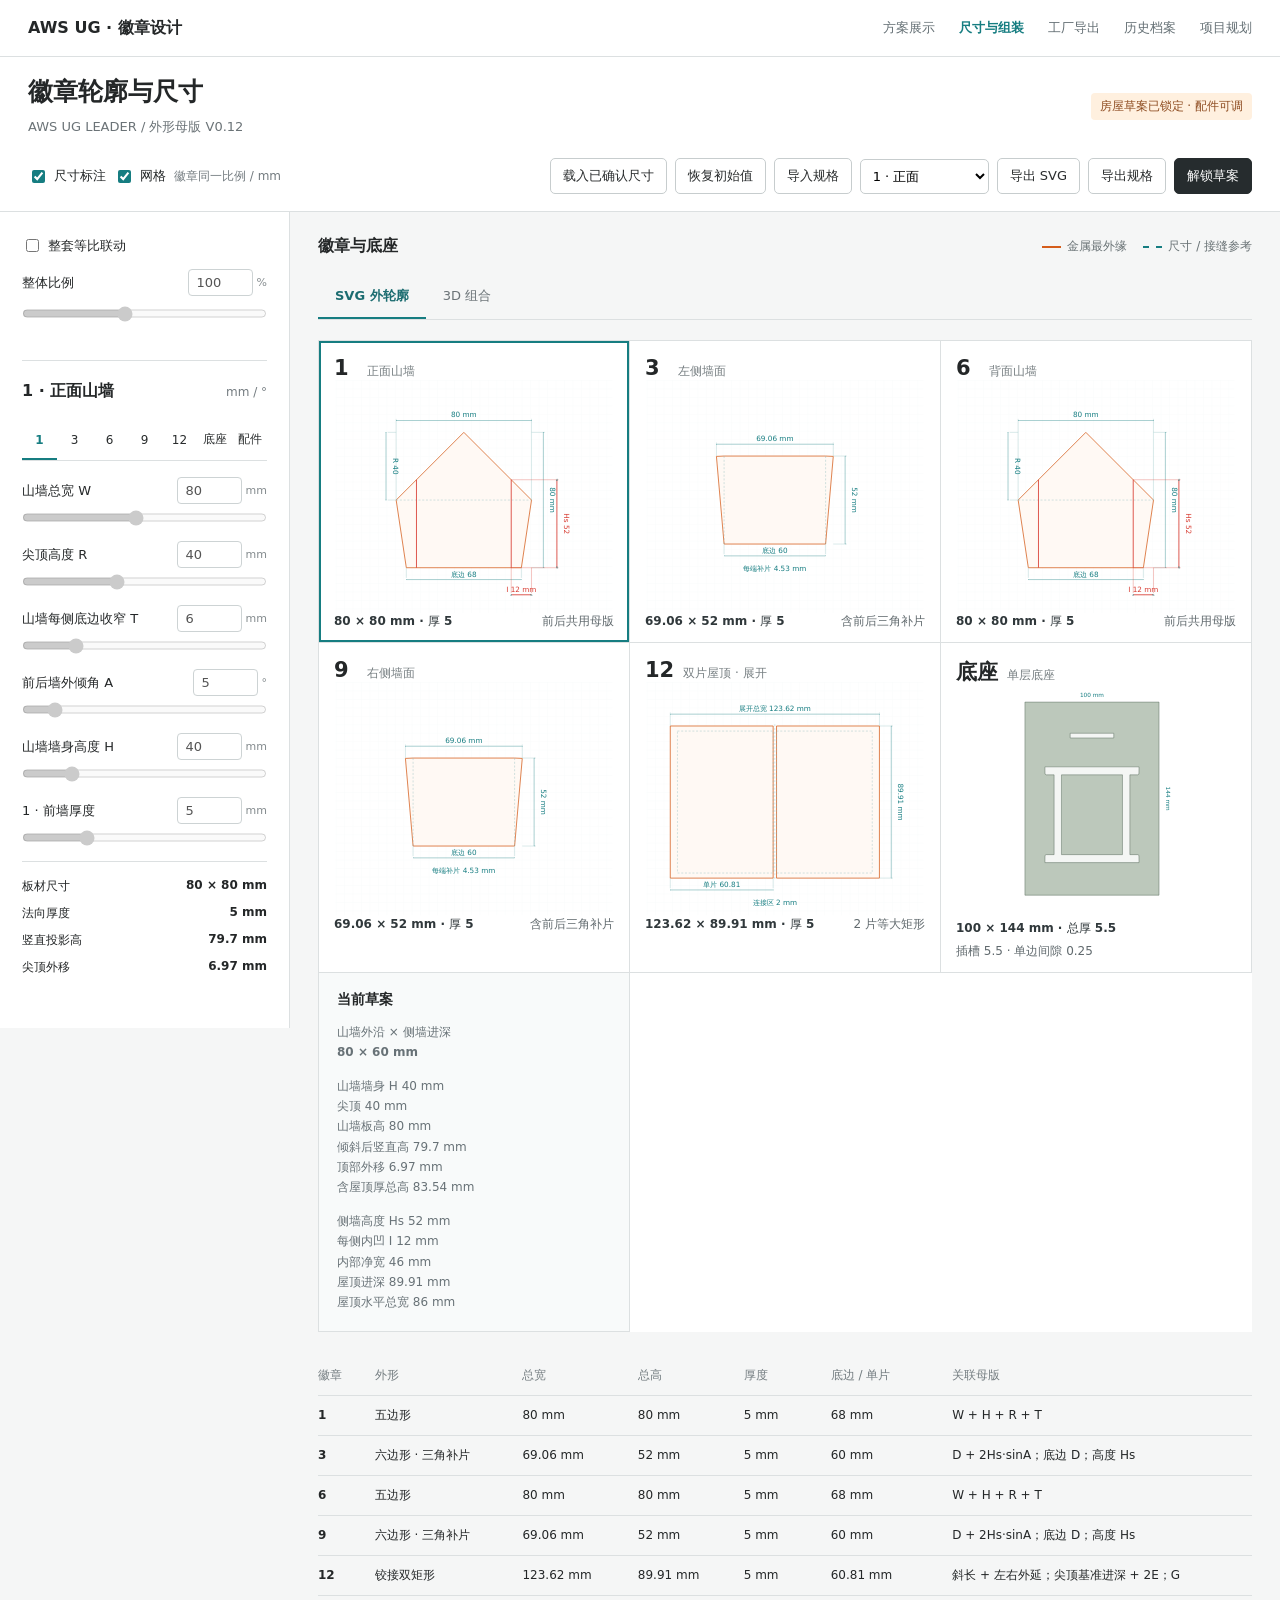
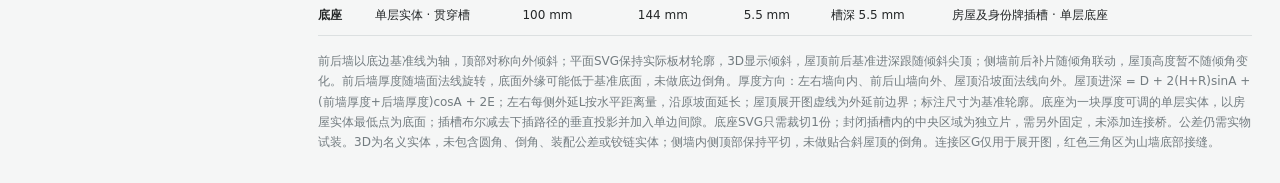
==== commit c617d14a: "feat: add adjustable 2027 plaques and proportional assembly scaling" ====
--- a/badge-dimensions.html
+++ b/badge-dimensions.html
@@ -9,7 +9,7 @@
 .tabs{display:flex;gap:0;border-bottom:1px solid var(--line);margin-top:18px}.tabs button{border:0;border-radius:0;background:transparent;padding:12px 17px;border-bottom:2px solid transparent;color:#6b7377}.tabs button[aria-selected=true]{border-color:var(--teal);color:#1b6c70;font-weight:650}.board[hidden],[hidden]{display:none!important}.preview-controls{display:flex;gap:14px;align-items:center;flex-wrap:wrap;padding:14px 0}.preview-controls input[type=range]{width:110px;margin:0}.separation{display:flex;align-items:center;gap:8px;font-size:13px}.viewer{width:100%;height:clamp(400px,65vh,760px);position:relative;background:#f5f7f7;touch-action:none}.viewer canvas{width:100%;height:100%;display:block}.model-status{font-size:12px;color:#677477;line-height:1.8;padding:10px 0;border-bottom:1px solid var(--line)}.model-status.warning{color:#bc3c2a}.viewer-error{color:#b43b26;font-size:13px;padding:10px 0}.preview-controls button{padding:7px 10px}@media(max-width:650px){.viewer{height:440px}.preview-controls{gap:10px}.separation{flex-wrap:wrap}.tabs{margin-top:12px}}@media print{.tabs,.preview-controls,.viewer,.model-status,.viewer-error{display:none}.board[hidden]{display:grid!important}}
 </style>
 <style>
-.face-tabs{display:flex;border-bottom:1px solid var(--line);margin-bottom:16px}.face-tabs button{flex:1;border:0;border-radius:0;background:transparent;border-bottom:2px solid transparent}.face-tabs button[aria-selected=true]{border-color:var(--teal);color:var(--teal);font-weight:650}.badge[role=button]{cursor:pointer}.badge.selected{box-shadow:inset 0 0 0 2px var(--teal)}.badge[role=button]:focus-visible{outline:3px solid var(--teal);outline-offset:-3px}#faceControls .control{margin-bottom:12px}#faceControls input[type=range]{margin-top:6px}#faceDerived div{gap:10px}#faceDerived b{white-space:nowrap}@media(min-width:651px){aside{align-self:start;position:sticky;top:0;max-height:100vh;overflow:auto}}@media(max-width:650px){#faceControls{display:grid;grid-template-columns:minmax(0,1fr) minmax(0,1fr);gap:0 20px}}
+.set-scale{border-bottom:1px solid var(--line);margin-bottom:20px}.set-scale>.check{margin-bottom:14px}.accessory-settings{border-top:1px solid var(--line);margin-top:20px;padding-top:20px}.accessory-select{display:flex;flex-wrap:wrap;gap:10px;margin-bottom:18px}.accessory-select select{max-width:100%;width:100%}#accessoryStatus{display:block;line-height:1.6;color:#9b461e}.accessory-settings .section-head{margin-bottom:12px}.accessory-settings svg{width:16px;height:16px}.face-tabs{display:flex;border-bottom:1px solid var(--line);margin-bottom:16px}.face-tabs button{flex:1;min-width:0;padding:10px 5px;font-size:12px;border:0;border-radius:0;background:transparent;border-bottom:2px solid transparent}.face-tabs button[aria-selected=true]{border-color:var(--teal);color:var(--teal);font-weight:650}.badge[role=button]{cursor:pointer}.badge.selected{box-shadow:inset 0 0 0 2px var(--teal)}.badge[role=button]:focus-visible{outline:3px solid var(--teal);outline-offset:-3px}#faceControls .control{margin-bottom:12px}#faceControls input[type=range]{margin-top:6px}#faceDerived div{gap:10px}#faceDerived b{white-space:nowrap}@media(min-width:651px){aside{align-self:start;position:sticky;top:0;max-height:100vh;overflow:auto}}@media(max-width:650px){#faceControls{display:grid;grid-template-columns:minmax(0,1fr) minmax(0,1fr);gap:0 20px}}
 </style>
 </head>
 <body class="workbench">
@@ -19,10 +19,11 @@
  <div class="toolbar"><div class="tools"><label class="check"><input type="checkbox" id="dimensions" checked>尺寸标注</label><label class="check"><input type="checkbox" id="grid" checked>网格</label><span class="unit">徽章同一比例 / mm</span></div><div class="tools"><button id="loadApproved">载入已确认尺寸</button><button id="reset">恢复初始值</button><button id="importJson">导入规格</button><input id="importFile" type="file" accept=".json,application/json" hidden><select id="exportTarget" aria-label="导出轮廓"><option value="1">1 · 正面</option><option value="3">3 · 左侧</option><option value="6">6 · 背面</option><option value="9">9 · 右侧</option><option value="base">底座 · 插槽顶面</option><option value="12">12 · 双片屋顶</option></select><button id="exportSvg">导出 SVG</button><button id="exportJson">导出规格</button><button class="primary" id="lock">锁定草案</button></div></div>
 </header>
 <div class="layout">
- <aside><div class="section-head"><h2 id="faceTitle">1 · 正面山墙</h2><span class="unit">mm / °</span></div>
- <div class="face-tabs" role="tablist" aria-label="徽章面板"><button role="tab" data-face="1" aria-controls="facePanel">1</button><button role="tab" data-face="3" aria-controls="facePanel">3</button><button role="tab" data-face="6" aria-controls="facePanel">6</button><button role="tab" data-face="9" aria-controls="facePanel">9</button><button role="tab" data-face="12" aria-controls="facePanel">12</button><button role="tab" data-face="base" aria-controls="facePanel">底座</button></div>
+ <aside><section class="set-scale"><label class="check"><input id="linkSetScale" type="checkbox">整套等比联动</label><div class="control"><div class="control-top"><label for="setScale">整体比例</label><div class="numeric"><input id="setScale" type="number" value="100" step=".1" disabled><span>%</span></div></div><input id="setScaleRange" type="range" value="100" step=".1" aria-label="整体比例滑块" disabled></div><p id="scaleError" class="error" role="status"></p></section><div class="section-head"><h2 id="faceTitle">1 · 正面山墙</h2><span class="unit">mm / °</span></div>
+ <div class="face-tabs" role="tablist" aria-label="徽章面板"><button role="tab" data-face="1" aria-controls="facePanel">1</button><button role="tab" data-face="3" aria-controls="facePanel">3</button><button role="tab" data-face="6" aria-controls="facePanel">6</button><button role="tab" data-face="9" aria-controls="facePanel">9</button><button role="tab" data-face="12" aria-controls="facePanel">12</button><button role="tab" data-face="base" aria-controls="facePanel">底座</button><button role="tab" data-face="accessory" aria-controls="facePanel">配件</button></div>
  <div id="facePanel" role="tabpanel"><div id="faceControls"></div><div class="derived" id="faceDerived"></div></div>
  <p class="error" role="status" id="error"></p>
+ <section class="accessory-settings" aria-labelledby="accessoryTitle"><div class="section-head"><h2 id="accessoryTitle">2027 身份牌</h2><button class="icon-btn" id="resetAccessory" title="重置身份牌" aria-label="重置身份牌"><i data-lucide="rotate-ccw"></i></button></div><div class="accessory-select"><label for="accessoryCount">身份牌数量</label><select id="accessoryCount" aria-label="身份牌数量"><option value="0">0</option><option value="1">1</option><option value="2">2</option><option value="3">3</option></select><label for="accessoryIndex">编辑牌子</label><select id="accessoryIndex" aria-label="编辑牌子"></select><select id="accessoryRole" aria-label="身份牌角色"><option value="leader">UG LEADER</option><option value="speaker">UG SPEAKER</option><option value="volunteer">UG VOLUNTEER</option></select></div><div id="accessoryControls"></div><p id="accessoryStatus" class="unit" role="status"></p></section>
  </aside>
  <main><p class="print-note">AWS UG LEADER · 外轮廓尺寸草案 / 单位 mm / 非生产图</p>
  <div class="canvas-head"><h2>徽章与底座</h2><div class="legend"><span><i class="line-key"></i>金属最外缘</span><span><i class="line-key dim"></i>尺寸 / 接缝参考</span></div></div>
@@ -35,31 +36,42 @@
  <p id="modelStatus" class="model-status"></p><div id="viewer" class="viewer"></div><p id="viewerError" class="viewer-error" role="status"></p>
  </section>
  <div class="table-wrap"><table><thead><tr><th>徽章</th><th>外形</th><th>总宽</th><th>总高</th><th>厚度</th><th>底边 / 单片</th><th>关联母版</th></tr></thead><tbody id="sizeTable"></tbody></table></div>
- <p class="footnote">前后墙以底边基准线为轴，顶部对称向外倾斜；平面SVG保持实际板材轮廓，3D显示倾斜，屋顶前后基准进深跟随倾斜尖顶；侧墙前后补片随倾角联动，屋顶高度暂不随倾角变化。前后墙厚度随墙面法线旋转，底面外缘可能低于基准底面，未做底边倒角。厚度方向：左右墙向内、前后山墙向外、屋顶沿坡面法线向外。屋顶进深 = D + 2(H+R)sinA + (前墙厚度+后墙厚度)cosA + 2E；左右每侧外延L按水平距离量，沿原坡面延长；屋顶展开图虚线为外延前边界；标注尺寸为基准轮廓。底座为五层完全相同的纸板，以房屋实体最低点为基准向上叠合，总厚度为单层厚度×5；每层开孔相同，插槽布尔减去下插路径的垂直投影并加入单边间隙。底座SVG为单层贯穿裁切模板，需要5份；封闭插槽内的中央纸板区域是独立片，需一并叠放固定，未添加连接桥。公差仍需实物试装。3D为名义实体，未包含圆角、倒角、装配公差或铰链实体；侧墙内侧顶部保持平切，未做贴合斜屋顶的倒角。连接区G仅用于展开图，红色三角区为山墙底部接缝。</p>
+ <p class="footnote">前后墙以底边基准线为轴，顶部对称向外倾斜；平面SVG保持实际板材轮廓，3D显示倾斜，屋顶前后基准进深跟随倾斜尖顶；侧墙前后补片随倾角联动，屋顶高度暂不随倾角变化。前后墙厚度随墙面法线旋转，底面外缘可能低于基准底面，未做底边倒角。厚度方向：左右墙向内、前后山墙向外、屋顶沿坡面法线向外。屋顶进深 = D + 2(H+R)sinA + (前墙厚度+后墙厚度)cosA + 2E；左右每侧外延L按水平距离量，沿原坡面延长；屋顶展开图虚线为外延前边界；标注尺寸为基准轮廓。底座为一块厚度可调的单层实体，以房屋实体最低点为底面；插槽布尔减去下插路径的垂直投影并加入单边间隙。底座SVG只需裁切1份；封闭插槽内的中央区域为独立片，需另外固定，未添加连接桥。公差仍需实物试装。3D为名义实体，未包含圆角、倒角、装配公差或铰链实体；侧墙内侧顶部保持平切，未做贴合斜屋顶的倒角。连接区G仅用于展开图，红色三角区为山墙底部接缝。</p>
  </main>
 </div><div class="toast" id="toast" role="status"></div>
 <script src="assets/js/badge-dimensions-geometry.js"></script>
 <script src="data/approved-dimensions.js"></script>
 <script src="assets/vendor/badge-jscad-modeling-2.12.1.min.js"></script>
+<script src="assets/js/badge-accessory.js"></script>
+<script src="assets/js/badge-accessory-assets.js"></script>
+<script src="assets/js/badge-accessory-controls.js"></script>
 <script src="assets/js/badge-dimensions-base.js"></script>
+<script src="assets/js/badge-scale.js"></script>
+<script src="assets/js/badge-scale-controls.js"></script>
 <script src="assets/vendor/badge-three-0.128.0.min.js"></script>
 <script src="assets/vendor/badge-orbit-0.128.0.js"></script>
 <script src="assets/js/badge-artwork.js"></script>
 <script src="assets/js/badge-dimensions-viewer.js"></script>
+<script defer src="assets/vendor/project-lucide-0.468.0.min.js"></script>
 <script>
 'use strict';
 const G=BadgeDimensions, key='aws-badge-outline-draft-v01';
 let state=G.importSpec(BadgeApprovedSpec);
-let selectedFace='1';
-try{const saved=JSON.parse(localStorage.getItem(key));if(saved){const imported=G.importSpec({schema:saved.schema||'aws-ug-badge-outline/v0.1',units:'mm',parameters:saved.params,status:saved.locked?'locked-draft':'draft'});state={params:imported.params,locked:imported.locked};}}catch{}
-const controls=[['width','山墙总宽 W','frontControls',.5],['rise','尖顶高度 R','frontControls',.5],['taper','山墙每侧底边收窄 T','frontControls',.25],['wallTilt','前后墙外倾角 A','frontControls',.5],['depth','侧墙宽度 D','sideControls',.5],['inset','侧墙内凹距离 I','sideControls',.25],['wall','山墙墙身高度 H','wallControls',.5],['roofOverhangDepth','前后每端外延 E','roofControls',.5],['roofOverhangSide','左右每侧水平外延 L','roofControls',.5],['gap','中央连接区 G','roofControls',.25],['frontThickness','1 · 前墙厚度','thicknessControls',.1],['leftThickness','3 · 左墙厚度','thicknessControls',.1],['backThickness','6 · 后墙厚度','thicknessControls',.1],['rightThickness','9 · 右墙厚度','thicknessControls',.1],['roofThickness','12 · 屋顶法向厚度','thicknessControls',.1],['baseWidth','底座左右宽度','baseControls',1],['baseDepth','底座前后长度','baseControls',1],['baseLayerThickness','单层纸板厚度','baseControls',.1],['baseClearance','插槽单边间隙','baseControls',.05]];
+let selectedFace=location.hash==='#model'?'accessory':'1';
+let hasAccessoryDraft=false;
+try{const saved=JSON.parse(localStorage.getItem(key));if(saved){hasAccessoryDraft=typeof saved.params?.baseFrontExtension==='number';const imported=G.importSpec({schema:saved.schema||'aws-ug-badge-outline/v0.1',units:'mm',parameters:saved.params,status:saved.locked?'locked-draft':'draft'});state={params:imported.params,locked:imported.locked};}}catch{}
+if(!hasAccessoryDraft)state.params.baseFrontExtension=24;
+const controls=[['width','山墙总宽 W','frontControls',.5],['rise','尖顶高度 R','frontControls',.5],['taper','山墙每侧底边收窄 T','frontControls',.25],['wallTilt','前后墙外倾角 A','frontControls',.5],['depth','侧墙宽度 D','sideControls',.5],['inset','侧墙内凹距离 I','sideControls',.25],['wall','山墙墙身高度 H','wallControls',.5],['roofOverhangDepth','前后每端外延 E','roofControls',.5],['roofOverhangSide','左右每侧水平外延 L','roofControls',.5],['gap','中央连接区 G','roofControls',.25],['frontThickness','1 · 前墙厚度','thicknessControls',.1],['leftThickness','3 · 左墙厚度','thicknessControls',.1],['backThickness','6 · 后墙厚度','thicknessControls',.1],['rightThickness','9 · 右墙厚度','thicknessControls',.1],['roofThickness','12 · 屋顶法向厚度','thicknessControls',.1],['baseWidth','底座左右宽度','baseControls',1],['baseDepth','底座前后长度','baseControls',1],['baseSolidThickness','底座厚度','baseControls',.1],['baseClearance','插槽单边间隙','baseControls',.05]];
+controls.push(['baseFrontExtension','正面额外外伸','baseControls',1]);
 for(const [id,label,parent,step] of controls){const unit=id==='wallTilt'?'°':'mm';document.getElementById('faceControls').insertAdjacentHTML('beforeend',`<div class="control" data-control="${id}"><div class="control-top"><label for="${id}">${label}</label><div class="numeric"><input type="number" id="${id}" min="${G.limits[id][0]}" max="${G.limits[id][1]}" step="${step}" value="${state.params[id]}"><span>${unit}</span></div></div><input type="range" id="${id}Range" aria-label="${label}滑块" min="${G.limits[id][0]}" max="${G.limits[id][1]}" step="${step}" value="${state.params[id]}"></div>`);}
 function persist(){try{localStorage.setItem(key,JSON.stringify({...state,schema:'aws-ug-badge-outline/v0.12'}));}catch{document.getElementById('error').textContent='本地存储不可用，可导出规格保留尺寸。';}}
-const faceFields={ '1':['width','rise','taper','wallTilt','wall','frontThickness'], '6':['width','rise','taper','wallTilt','wall','backThickness'], '3':['depth','inset','wall','leftThickness'], '9':['depth','inset','wall','rightThickness'], '12':['roofOverhangDepth','roofOverhangSide','gap','roofThickness'], 'base':['baseWidth','baseDepth','baseLayerThickness','baseClearance'] };
-function renderFace(model){if(selectedFace==='base'){const b=BadgeBase.build(state.params);document.getElementById('faceTitle').textContent='底座 · 五层纸板';for(const e of document.querySelectorAll('[data-control]'))e.hidden=!faceFields.base.includes(e.dataset.control);for(const tab of document.querySelectorAll('.face-tabs [data-face]')){const selected=tab.dataset.face==='base';tab.setAttribute('aria-selected',String(selected));tab.tabIndex=selected?0:-1;}document.getElementById('faceDerived').innerHTML=[['底座尺寸',`${G.fmt(b.width)} × ${G.fmt(b.depth)} mm`],['层数','5 层 · 完全相同'],['单层纸板',`${G.fmt(b.layerThickness)} mm`],['叠合总厚',`${G.fmt(b.thickness)} mm`],['最低点基准 Y',`${G.fmt(b.datum)} mm`],['插槽深度',`${G.fmt(b.slotDepth)} mm`],['单边间隙',`${G.fmt(b.clearance)} mm`]].map(([name,value])=>`<div><span>${name}</span><b>${value}</b></div>`).join('')+b.warnings.map(w=>`<p class="error">${w}</p>`).join('');document.getElementById('exportTarget').value='base';return;}const b=model.badges.find(b=>b.id===selectedFace);document.getElementById('faceTitle').textContent=`${b.id} · ${b.name}`;for(const e of document.querySelectorAll('[data-control]'))e.hidden=!faceFields[selectedFace].includes(e.dataset.control);for(const tab of document.querySelectorAll('.face-tabs [data-face]')){const selected=tab.dataset.face===selectedFace;tab.setAttribute('aria-selected',String(selected));tab.tabIndex=selected?0:-1;tab.setAttribute('aria-label',`${tab.dataset.face} ${(model.badges.find(b=>b.id===tab.dataset.face)||{name:'矩形底座'}).name}`);}const rows=[['板材尺寸',`${G.fmt(b.width)} × ${G.fmt(b.height)} mm`],['法向厚度',`${G.fmt(b.thickness)} mm`],...(b.type==='gable'?[['竖直投影高',`${G.fmt(model.gableVerticalHeight)} mm`],['尖顶外移',`${G.fmt(model.gableTopOffset)} mm`]]:b.type==='side'?[['动态墙高 Hs',`${G.fmt(model.sideHeight)} mm`],['每端补片深度',`${G.fmt(b.wing||0)} mm`]]:[['尖顶基准进深',`${G.fmt(model.roofBaseDepth)} mm`],['含外延进深',`${G.fmt(model.roofDepth)} mm`],['单片斜长',`${G.fmt(model.roofPanel)} mm`],['坡度',`${G.fmt(model.roofAngle)}°`]])];document.getElementById('faceDerived').innerHTML=rows.map(([name,value])=>`<div><span>${name}</span><b>${value}</b></div>`).join('');document.getElementById('exportTarget').value=selectedFace;}
+const faceFields={ '1':['width','rise','taper','wallTilt','wall','frontThickness'], '6':['width','rise','taper','wallTilt','wall','backThickness'], '3':['depth','inset','wall','leftThickness'], '9':['depth','inset','wall','rightThickness'], '12':['roofOverhangDepth','roofOverhangSide','gap','roofThickness'], 'base':['baseWidth','baseDepth','baseSolidThickness','baseClearance'] };
+faceFields.base.push('baseFrontExtension');faceFields.accessory=['baseFrontExtension','baseSolidThickness'];
+function currentBase(){return BadgeBase.build(state.params,BadgeAccessoryControls.get());}
+function renderFace(model){document.querySelector('.accessory-settings').hidden=selectedFace!=='accessory';if(selectedFace==='accessory'){document.getElementById('faceTitle').textContent='2027 · 身份牌配件';for(const e of document.querySelectorAll('[data-control]'))e.hidden=!faceFields.accessory.includes(e.dataset.control);for(const tab of document.querySelectorAll('.face-tabs [data-face]')){const active=tab.dataset.face==='accessory';tab.setAttribute('aria-selected',String(active));tab.tabIndex=active?0:-1;}document.getElementById('faceDerived').innerHTML='';document.getElementById('exportTarget').value='base';return;}if(selectedFace==='base'){const b=currentBase();document.getElementById('faceTitle').textContent='底座 · 单层实体';for(const e of document.querySelectorAll('[data-control]'))e.hidden=!faceFields.base.includes(e.dataset.control);for(const tab of document.querySelectorAll('.face-tabs [data-face]')){const selected=tab.dataset.face==='base';tab.setAttribute('aria-selected',String(selected));tab.tabIndex=selected?0:-1;}document.getElementById('faceDerived').innerHTML=[['底座尺寸',`${G.fmt(b.width)} × ${G.fmt(b.depth)} mm`],['结构','单层实体'],['底座厚度',`${G.fmt(b.thickness)} mm`],['最低点基准 Y',`${G.fmt(b.datum)} mm`],['插槽深度',`${G.fmt(b.slotDepth)} mm`],['单边间隙',`${G.fmt(b.clearance)} mm`]].map(([name,value])=>`<div><span>${name}</span><b>${value}</b></div>`).join('')+b.warnings.map(w=>`<p class="error">${w}</p>`).join('');document.getElementById('exportTarget').value='base';return;}const b=model.badges.find(b=>b.id===selectedFace);document.getElementById('faceTitle').textContent=`${b.id} · ${b.name}`;for(const e of document.querySelectorAll('[data-control]'))e.hidden=!faceFields[selectedFace].includes(e.dataset.control);for(const tab of document.querySelectorAll('.face-tabs [data-face]')){const selected=tab.dataset.face===selectedFace;tab.setAttribute('aria-selected',String(selected));tab.tabIndex=selected?0:-1;tab.setAttribute('aria-label',`${tab.dataset.face} ${(model.badges.find(b=>b.id===tab.dataset.face)||{name:'矩形底座'}).name}`);}const rows=[['板材尺寸',`${G.fmt(b.width)} × ${G.fmt(b.height)} mm`],['法向厚度',`${G.fmt(b.thickness)} mm`],...(b.type==='gable'?[['竖直投影高',`${G.fmt(model.gableVerticalHeight)} mm`],['尖顶外移',`${G.fmt(model.gableTopOffset)} mm`]]:b.type==='side'?[['动态墙高 Hs',`${G.fmt(model.sideHeight)} mm`],['每端补片深度',`${G.fmt(b.wing||0)} mm`]]:[['尖顶基准进深',`${G.fmt(model.roofBaseDepth)} mm`],['含外延进深',`${G.fmt(model.roofDepth)} mm`],['单片斜长',`${G.fmt(model.roofPanel)} mm`],['坡度',`${G.fmt(model.roofAngle)}°`]])];document.getElementById('faceDerived').innerHTML=rows.map(([name,value])=>`<div><span>${name}</span><b>${value}</b></div>`).join('');document.getElementById('exportTarget').value=selectedFace;}
 function selectFace(id){if(!faceFields[id])return;selectedFace=id;render();}
 document.querySelector('.face-tabs').addEventListener('click',e=>{const tab=e.target.closest('[data-face]');if(tab)selectFace(tab.dataset.face);});
-document.querySelector('.face-tabs').addEventListener('keydown',e=>{if(!['ArrowLeft','ArrowRight','Home','End'].includes(e.key))return;e.preventDefault();const ids=['1','3','6','9','12','base'],i=ids.indexOf(selectedFace),id=e.key==='Home'?ids[0]:e.key==='End'?ids[5]:ids[(i+(e.key==='ArrowRight'?1:5))%6];selectFace(id);document.querySelector(`.face-tabs [data-face="${id}"]`).focus();});
+document.querySelector('.face-tabs').addEventListener('keydown',e=>{if(!['ArrowLeft','ArrowRight','Home','End'].includes(e.key))return;e.preventDefault();const ids=['1','3','6','9','12','base','accessory'],i=ids.indexOf(selectedFace),id=e.key==='Home'?ids[0]:e.key==='End'?ids[ids.length-1]:ids[(i+(e.key==='ArrowRight'?1:ids.length-1))%ids.length];selectFace(id);document.querySelector(`.face-tabs [data-face="${id}"]`).focus();});
 document.getElementById('board').addEventListener('click',e=>{const face=e.target.closest('[data-face]');if(face)selectFace(face.dataset.face);});
 document.getElementById('board').addEventListener('keydown',e=>{if(['Enter',' '].includes(e.key)){const face=e.target.closest('[data-face]');if(face){e.preventDefault();selectFace(face.dataset.face);document.querySelector(`#board [data-face="${selectedFace}"]`).focus();}}});
 function line(x1,y1,x2,y2,cls='extension'){return `<line x1="${x1}" y1="${y1}" x2="${x2}" y2="${y2}" class="${cls}"/>`;}
@@ -72,40 +84,42 @@
  if(b.type==='roof'){const extra=b.panel-G.build(p).roofBasePanel,baseDepth=b.height-2*p.roofOverhangDepth;if(p.roofOverhangDepth>0||p.roofOverhangSide>0)annotations+=`<rect class="guide" x="${extra}" y="${p.roofOverhangDepth}" width="${b.panel-extra}" height="${baseDepth}" fill="none"/><rect class="guide" x="${b.panel+p.gap}" y="${p.roofOverhangDepth}" width="${b.panel-extra}" height="${baseDepth}" fill="none"/>`;annotations+=horizontal(0,b.panel,b.height+7,b.height,`单片 ${G.fmt(b.panel)}`);annotations+=line(b.panel+p.gap/2,-1,b.panel+p.gap/2,b.height+1,'guide');annotations+=`<text x="${b.panel+p.gap/2}" y="${b.height+16}" text-anchor="middle">连接区 ${G.fmt(p.gap)} mm</text>`;}}
  return `<svg class="drawing" role="img" aria-label="${b.id}徽章轮廓，宽${G.fmt(b.width)}毫米，高${G.fmt(b.height)}毫米" viewBox="0 0 ${viewW} ${viewH}" xmlns="http://www.w3.org/2000/svg"><defs><pattern id="grid${b.id}" width="5" height="5" patternUnits="userSpaceOnUse"><path d="M5 0H0V5" fill="none" stroke="#e9eded" stroke-width=".15"/></pattern><marker id="arrow${b.id}" viewBox="0 0 6 6" refX="3" refY="3" markerWidth="3" markerHeight="3" orient="auto-start-reverse"><path d="M6 0L0 3L6 6" fill="none" stroke="#167d81" stroke-width="1"/></marker></defs><style>text{font:${Math.max(2.7,Math.min(4.3,Math.max(viewW,viewH)/32))}px system-ui,sans-serif;fill:#167d81;letter-spacing:0}.extension{stroke:#83b7b9;stroke-width:.18}.dimension{stroke:#167d81;stroke-width:.22;marker-start:url(#arrow${b.id});marker-end:url(#arrow${b.id})}.guide{stroke:#83b7b9;stroke-width:.22;stroke-dasharray:1.2 1}.wall-height text{fill:#d83c32}.wall-height line{stroke:#d83c32}.wall-height .dimension{stroke-width:.5}</style>${grid?`<rect width="${viewW}" height="${viewH}" fill="url(#grid${b.id})"/>`:''}<g transform="translate(${ox},${oy})">${b.polygons.map(points=>`<path class="contour" d="${G.path(points)}" fill="#fff9f4" stroke="#d55d1b" stroke-width=".45" stroke-linejoin="miter"/>`).join('')}${annotations}</g></svg>`;
 }
-function baseDrawing(b){const outline=b.topOutlines.map(points=>G.path(points.map(([x,z])=>[x+b.width/2,z+b.depth/2]))).join(' ');return `<svg class="drawing" role="img" aria-label="底座顶面及垂直插槽" viewBox="-12 -12 ${b.width+30} ${b.depth+30}"><path d="${G.path([[0,0],[b.width,0],[b.width,b.depth],[0,b.depth]])}" fill="#f4f6f4"/><path d="${outline}" fill="#bcc8bb" fill-rule="evenodd" stroke="#415446" stroke-width=".3"/>${document.getElementById('dimensions').checked?`<text x="${b.width/2}" y="-4" text-anchor="middle" font-size="4" fill="#167d81">${G.fmt(b.width)} mm</text><text x="${b.width+5}" y="${b.depth/2}" font-size="4" fill="#167d81" transform="rotate(90 ${b.width+5} ${b.depth/2})" text-anchor="middle">${G.fmt(b.depth)} mm</text>`:''}</svg>`;}
-function render(){const model=G.build(state.params),baseModel=BadgeBase.build(state.params);const viewW=Math.max(82,...model.badges.map(b=>b.width+40)),viewH=Math.max(73,...model.badges.map(b=>b.height+48));document.getElementById('board').innerHTML=model.badges.map(b=>`<section class="badge${b.id===selectedFace?' selected':''}" data-face="${b.id}" role="button" tabindex="0" aria-pressed="${b.id===selectedFace}" aria-label="选择${b.id} ${b.name}"><div class="badge-head"><strong>${b.id}</strong><span>${b.name}</span></div>${drawing(b,viewW,viewH)}<div class="badge-foot"><b>${G.fmt(b.width)} × ${G.fmt(b.height)} mm · 厚 ${G.fmt(b.thickness)}</b><span>${b.type==='roof'?'2 片等大矩形':b.type==='gable'?'前后共用母版':(b.wing>0?'含前后三角补片':'垂直矩形 · 动态高度 Hs')}</span></div></section>`).join('')+`<section class="badge${selectedFace==='base'?' selected':''}" data-face="base" role="button" tabindex="0" aria-pressed="${selectedFace==='base'}" aria-label="选择矩形底座"><div class="badge-head"><strong>底座</strong><span>单层模板 × 5</span></div>${baseDrawing(baseModel)}<div class="badge-foot"><b>${G.fmt(baseModel.width)} × ${G.fmt(baseModel.depth)} mm · 总厚 ${G.fmt(baseModel.thickness)}</b><span>插槽 ${G.fmt(baseModel.slotDepth)} · 单边间隙 ${G.fmt(baseModel.clearance)}</span></div></section><section class="summary"><h3>当前草案</h3><p>山墙外沿 × 侧墙进深<br><b>${G.fmt(state.params.width)} × ${G.fmt(state.params.depth)} mm</b></p><p>山墙墙身 H ${G.fmt(state.params.wall)} mm<br>尖顶 ${G.fmt(state.params.rise)} mm<br>山墙板高 ${G.fmt(state.params.wall+state.params.rise)} mm<br>倾斜后竖直高 ${G.fmt(model.gableVerticalHeight)} mm<br>顶部外移 ${G.fmt(model.gableTopOffset)} mm<br>含屋顶厚总高 ${G.fmt(model.overallHeight)} mm</p><p>侧墙高度 Hs ${G.fmt(model.sideHeight)} mm<br>每侧内凹 I ${G.fmt(state.params.inset)} mm<br>内部净宽 ${G.fmt(state.params.width-2*state.params.inset-state.params.leftThickness-state.params.rightThickness)} mm<br>屋顶进深 ${G.fmt(model.roofDepth)} mm<br>屋顶水平总宽 ${G.fmt(model.roofSpan)} mm</p></section>`;
-document.getElementById('sizeTable').innerHTML=model.badges.map(b=>`<tr><td><b>${b.id}</b></td><td>${b.type==='gable'?'五边形':b.type==='side'?(b.wing>0?'六边形 · 三角补片':'垂直矩形'):'铰接双矩形'}</td><td>${G.fmt(b.width)} mm</td><td>${G.fmt(b.height)} mm</td><td>${G.fmt(b.thickness)} mm</td><td>${G.fmt(b.panel||b.bottom)} mm</td><td>${b.type==='gable'?'W + H + R + T':b.type==='side'?'D + 2Hs·sinA；底边 D；高度 Hs':'斜长 + 左右外延；尖顶基准进深 + 2E；G'}</td></tr>`).join('')+`<tr><td><b>底座</b></td><td>五层纸板 · 贯穿槽</td><td>${G.fmt(baseModel.width)} mm</td><td>${G.fmt(baseModel.depth)} mm</td><td>${G.fmt(baseModel.thickness)} mm</td><td>槽深 ${G.fmt(baseModel.slotDepth)} mm</td><td>房屋下插投影 + 单边间隙；五层相同纸板</td></tr>`;
+function baseDrawing(b){const outline=b.topOutlines.map(points=>G.path(points.map(([x,z])=>[x+b.width/2,z+b.planOffsetZ]))).join(' ');return `<svg class="drawing" role="img" aria-label="底座顶面及垂直插槽" viewBox="-12 -12 ${b.width+30} ${b.depth+30}"><path d="${G.path([[0,0],[b.width,0],[b.width,b.depth],[0,b.depth]])}" fill="#f4f6f4"/><path d="${outline}" fill="#bcc8bb" fill-rule="evenodd" stroke="#415446" stroke-width=".3"/>${document.getElementById('dimensions').checked?`<text x="${b.width/2}" y="-4" text-anchor="middle" font-size="4" fill="#167d81">${G.fmt(b.width)} mm</text><text x="${b.width+5}" y="${b.depth/2}" font-size="4" fill="#167d81" transform="rotate(90 ${b.width+5} ${b.depth/2})" text-anchor="middle">${G.fmt(b.depth)} mm</text>`:''}</svg>`;}
+function render(){const model=G.build(state.params),baseModel=currentBase();const viewW=Math.max(82,...model.badges.map(b=>b.width+40)),viewH=Math.max(73,...model.badges.map(b=>b.height+48));document.getElementById('board').innerHTML=model.badges.map(b=>`<section class="badge${b.id===selectedFace?' selected':''}" data-face="${b.id}" role="button" tabindex="0" aria-pressed="${b.id===selectedFace}" aria-label="选择${b.id} ${b.name}"><div class="badge-head"><strong>${b.id}</strong><span>${b.name}</span></div>${drawing(b,viewW,viewH)}<div class="badge-foot"><b>${G.fmt(b.width)} × ${G.fmt(b.height)} mm · 厚 ${G.fmt(b.thickness)}</b><span>${b.type==='roof'?'2 片等大矩形':b.type==='gable'?'前后共用母版':(b.wing>0?'含前后三角补片':'垂直矩形 · 动态高度 Hs')}</span></div></section>`).join('')+`<section class="badge${selectedFace==='base'?' selected':''}" data-face="base" role="button" tabindex="0" aria-pressed="${selectedFace==='base'}" aria-label="选择矩形底座"><div class="badge-head"><strong>底座</strong><span>单层底座</span></div>${baseDrawing(baseModel)}<div class="badge-foot"><b>${G.fmt(baseModel.width)} × ${G.fmt(baseModel.depth)} mm · 总厚 ${G.fmt(baseModel.thickness)}</b><span>插槽 ${G.fmt(baseModel.slotDepth)} · 单边间隙 ${G.fmt(baseModel.clearance)}</span></div></section><section class="summary"><h3>当前草案</h3><p>山墙外沿 × 侧墙进深<br><b>${G.fmt(state.params.width)} × ${G.fmt(state.params.depth)} mm</b></p><p>山墙墙身 H ${G.fmt(state.params.wall)} mm<br>尖顶 ${G.fmt(state.params.rise)} mm<br>山墙板高 ${G.fmt(state.params.wall+state.params.rise)} mm<br>倾斜后竖直高 ${G.fmt(model.gableVerticalHeight)} mm<br>顶部外移 ${G.fmt(model.gableTopOffset)} mm<br>含屋顶厚总高 ${G.fmt(model.overallHeight)} mm</p><p>侧墙高度 Hs ${G.fmt(model.sideHeight)} mm<br>每侧内凹 I ${G.fmt(state.params.inset)} mm<br>内部净宽 ${G.fmt(state.params.width-2*state.params.inset-state.params.leftThickness-state.params.rightThickness)} mm<br>屋顶进深 ${G.fmt(model.roofDepth)} mm<br>屋顶水平总宽 ${G.fmt(model.roofSpan)} mm</p></section>`;
+document.getElementById('sizeTable').innerHTML=model.badges.map(b=>`<tr><td><b>${b.id}</b></td><td>${b.type==='gable'?'五边形':b.type==='side'?(b.wing>0?'六边形 · 三角补片':'垂直矩形'):'铰接双矩形'}</td><td>${G.fmt(b.width)} mm</td><td>${G.fmt(b.height)} mm</td><td>${G.fmt(b.thickness)} mm</td><td>${G.fmt(b.panel||b.bottom)} mm</td><td>${b.type==='gable'?'W + H + R + T':b.type==='side'?'D + 2Hs·sinA；底边 D；高度 Hs':'斜长 + 左右外延；尖顶基准进深 + 2E；G'}</td></tr>`).join('')+`<tr><td><b>底座</b></td><td>单层实体 · 贯穿槽</td><td>${G.fmt(baseModel.width)} mm</td><td>${G.fmt(baseModel.depth)} mm</td><td>${G.fmt(baseModel.thickness)} mm</td><td>槽深 ${G.fmt(baseModel.slotDepth)} mm</td><td>房屋及身份牌插槽 · 单层底座</td></tr>`;
 renderFace(model);
-document.getElementById('status').textContent=state.locked?'草案已锁定 · 非生产规格':'讨论草案 · 未锁定';document.getElementById('lock').textContent=state.locked?'解锁草案':'锁定草案';document.getElementById('reset').disabled=state.locked;
-for(const [id] of controls){for(const suffix of ['', 'Range']){const e=document.getElementById(id+suffix);e.disabled=state.locked;if(id==='inset')e.max=Math.min(G.limits.inset[1],Math.floor(((state.params.width-state.params.leftThickness-state.params.rightThickness)/2-.001)*4)/4);if(document.activeElement!==e)e.value=state.params[id];}}
+document.getElementById('status').textContent=state.locked?'房屋草案已锁定 · 配件可调':'讨论草案 · 未锁定';document.getElementById('lock').textContent=state.locked?'解锁草案':'锁定草案';document.getElementById('reset').disabled=state.locked;
+for(const [id] of controls){for(const suffix of ['', 'Range']){const e=document.getElementById(id+suffix);e.disabled=state.locked&&!['baseFrontExtension','baseSolidThickness'].includes(id);if(id==='inset')e.max=Math.min(G.limits.inset[1],Math.floor(((state.params.width-state.params.leftThickness-state.params.rightThickness)/2-.001)*4)/4);if(document.activeElement!==e)e.value=state.params[id];}}
 updateModel();
 }
-for(const [id] of controls){for(const suffix of ['', 'Range']){const e=document.getElementById(id+suffix);e.addEventListener('input',()=>{if(state.locked)return;const n=e.valueAsNumber,[min,max]=G.limits[id];if(!Number.isFinite(n)||n<min||n>max){document.getElementById('error').textContent=`尺寸范围：${min}–${max} ${id==='wallTilt'?'°':'mm'}`;e.setAttribute('aria-invalid','true');return;}if(!G.validate({...state.params,[id]:n})){document.getElementById('error').textContent='内凹距离须小于半宽，且左右厚度之和须小于侧墙间距。';e.setAttribute('aria-invalid','true');return;}e.removeAttribute('aria-invalid');document.getElementById('error').textContent='';state.params[id]=n;persist();render();});e.addEventListener('change',()=>{e.value=state.params[id];e.removeAttribute('aria-invalid');document.getElementById('error').textContent='';});}}
+for(const [id] of controls){for(const suffix of ['', 'Range']){const e=document.getElementById(id+suffix);e.addEventListener('input',()=>{if(state.locked&&!['baseFrontExtension','baseSolidThickness'].includes(id))return;const n=e.valueAsNumber,[min,max]=G.limits[id];if(!Number.isFinite(n)||n<min||n>max){document.getElementById('error').textContent=`尺寸范围：${min}–${max} ${id==='wallTilt'?'°':'mm'}`;e.setAttribute('aria-invalid','true');return;}if(!G.validate({...state.params,[id]:n})){document.getElementById('error').textContent='内凹距离须小于半宽，且左右厚度之和须小于侧墙间距。';e.setAttribute('aria-invalid','true');return;}e.removeAttribute('aria-invalid');document.getElementById('error').textContent='';if(BadgeScaleControls.linkedDimension(id,n))return;state.params[id]=n;persist();BadgeScaleControls.rebase();render();});e.addEventListener('change',()=>{e.value=state.params[id];e.removeAttribute('aria-invalid');document.getElementById('error').textContent='';});}}
 document.getElementById('dimensions').addEventListener('change',render);document.getElementById('grid').addEventListener('change',render);
 let toastTimer;function toast(message){const e=document.getElementById('toast');e.textContent=message;e.classList.add('visible');clearTimeout(toastTimer);toastTimer=setTimeout(()=>e.classList.remove('visible'),2500);}
-document.getElementById('lock').addEventListener('click',()=>{state.locked=!state.locked;persist();render();toast(state.locked?'已锁定当前尺寸草案':'已解锁，可继续调整');});
-document.getElementById('loadApproved').addEventListener('click',()=>{if(!confirm('载入已确认尺寸并锁定？本地草案将被替换。'))return;const approved=G.importSpec(BadgeApprovedSpec);state={params:approved.params,locked:true};persist();render();toast('已载入已确认尺寸');});
-document.getElementById('reset').addEventListener('click',()=>{if(!state.locked&&confirm('恢复初始讨论尺寸？当前调整将被替换。')){state.params={...G.defaults};persist();render();toast('已恢复初始讨论尺寸');}});
+document.getElementById('lock').addEventListener('click',()=>{state.locked=!state.locked;persist();BadgeScaleControls.rebase();render();toast(state.locked?'已锁定当前尺寸草案':'已解锁，可继续调整');});
+document.getElementById('loadApproved').addEventListener('click',()=>{if(!confirm('载入已确认尺寸并锁定？本地草案将被替换。'))return;const approved=G.importSpec(BadgeApprovedSpec);state={params:approved.params,locked:true};persist();BadgeScaleControls.rebase();render();toast('已载入已确认尺寸');});
+document.getElementById('reset').addEventListener('click',()=>{if(!state.locked&&confirm('恢复初始讨论尺寸？当前调整将被替换。')){state.params={...G.defaults};persist();BadgeScaleControls.rebase();render();toast('已恢复初始讨论尺寸');}});
 function download(name,content,type){const a=document.createElement('a'),url=URL.createObjectURL(new Blob([content],{type}));a.href=url;a.download=name;a.click();setTimeout(()=>URL.revokeObjectURL(url),1000);}
-document.getElementById('exportSvg').addEventListener('click',()=>{const id=document.getElementById('exportTarget').value,b=G.build(state.params).badges.find(b=>b.id===id);if(id==='base'){download('base-cardboard-layer.svg',BadgeBase.svg(BadgeBase.build(state.params)),'image/svg+xml');toast('已导出单层纸板模板，同样裁切 5 份');return;}download(`badge-${id}-contour.svg`,G.contourSvg(b),'image/svg+xml');toast(`已导出 ${id} 外轮廓，单位 mm`);});
-document.getElementById('exportJson').addEventListener('click',()=>{const m=G.build(state.params);download('badge-outline-draft-v012.json',JSON.stringify({schema:'aws-ug-badge-outline/v0.12',units:'mm',angleUnits:'degrees',status:state.locked?'locked-draft':'draft',exportedAt:new Date().toISOString(),parameters:state.params,derived:{sideWingDepth:m.badges[1].wing,wallTiltPivot:'side-wall-bottom-joint',wallTiltPivots:G.assembly(state.params).pivots,gableVerticalHeight:m.gableVerticalHeight,gableTopOffset:m.gableTopOffset,roofBaseDepth:m.roofBaseDepth,roofDepth:m.roofDepth,roofSpan:m.roofSpan,roofEaveHeight:m.roofEaveHeight,roofBasePanel:m.roofBasePanel,outerDepth:m.overallDepth,overallHeight:m.overallHeight,roofThicknessDirection:'outward-slope-normal',innerWidth:state.params.width-2*state.params.inset-state.params.leftThickness-state.params.rightThickness,sideHeight:m.sideHeight,roofPanel:m.roofPanel,roofAngleDegrees:m.roofAngle,sideSpacing:state.params.width-2*state.params.inset},base:{width:state.params.baseWidth,depth:state.params.baseDepth,layerCount:5,layerThickness:state.params.baseLayerThickness,totalThickness:5*state.params.baseLayerThickness,material:'cardboard',identicalLayers:true,singleSideClearance:state.params.baseClearance,datum:BadgeBase.build(state.params).datum,slotType:'through-vertical-insertion-sweep'},badges:m.badges,productionReady:false},null,2),'application/json');toast('已导出当前尺寸规格');});
+document.getElementById('exportSvg').addEventListener('click',()=>{const id=document.getElementById('exportTarget').value,b=G.build(state.params).badges.find(b=>b.id===id);if(id==='base'){download('base-single-slab.svg',BadgeBase.svg(currentBase()),'image/svg+xml');toast('已导出单层底座模板，裁切 1 份');return;}download(`badge-${id}-contour.svg`,G.contourSvg(b),'image/svg+xml');toast(`已导出 ${id} 外轮廓，单位 mm`);});
+document.getElementById('exportJson').addEventListener('click',()=>{const m=G.build(state.params);download('badge-outline-draft-v012.json',JSON.stringify({schema:'aws-ug-badge-outline/v0.12',units:'mm',angleUnits:'degrees',status:state.locked?'locked-draft':'draft',exportedAt:new Date().toISOString(),parameters:state.params,accessory:BadgeAccessoryControls.get(),derived:{sideWingDepth:m.badges[1].wing,wallTiltPivot:'side-wall-bottom-joint',wallTiltPivots:G.assembly(state.params).pivots,gableVerticalHeight:m.gableVerticalHeight,gableTopOffset:m.gableTopOffset,roofBaseDepth:m.roofBaseDepth,roofDepth:m.roofDepth,roofSpan:m.roofSpan,roofEaveHeight:m.roofEaveHeight,roofBasePanel:m.roofBasePanel,outerDepth:m.overallDepth,overallHeight:m.overallHeight,roofThicknessDirection:'outward-slope-normal',innerWidth:state.params.width-2*state.params.inset-state.params.leftThickness-state.params.rightThickness,sideHeight:m.sideHeight,roofPanel:m.roofPanel,roofAngleDegrees:m.roofAngle,sideSpacing:state.params.width-2*state.params.inset},base:{width:state.params.baseWidth,depth:currentBase().depth,frontExtension:state.params.baseFrontExtension,layerCount:1,layerThickness:state.params.baseSolidThickness,totalThickness:state.params.baseSolidThickness,structure:'single-slab',singleSideClearance:state.params.baseClearance,datum:currentBase().datum,slotType:'through-vertical-insertion-sweep'},badges:m.badges,productionReady:false},null,2),'application/json');toast('已导出当前尺寸规格');});
 document.getElementById('importJson').addEventListener('click',()=>document.getElementById('importFile').click());
-document.getElementById('importFile').addEventListener('change',async e=>{const file=e.target.files[0];if(!file)return;try{if(file.size>256*1024)throw new Error('规格文件过大，最多256 KB。');const imported=G.importSpec(JSON.parse(await file.text()));state={params:imported.params,locked:imported.locked};document.getElementById('error').textContent='';persist();document.activeElement.blur();render();toast(imported.migrated?'已迁移为五层纸板，保持原底座总厚；草案需重新锁定':'已导入尺寸规格');}catch(error){document.getElementById('error').textContent=error instanceof SyntaxError?'JSON格式不正确，当前尺寸未修改。':error.message;toast('导入失败，当前尺寸未修改');}finally{e.target.value='';}});
+document.getElementById('importFile').addEventListener('change',async e=>{const file=e.target.files[0];if(!file)return;try{if(file.size>256*1024)throw new Error('规格文件过大，最多256 KB。');const importedSpec=JSON.parse(await file.text()),imported=G.importSpec(importedSpec);state={params:imported.params,locked:imported.locked};if(importedSpec.accessory)BadgeAccessoryControls.restore(importedSpec.accessory);document.getElementById('error').textContent='';persist();document.activeElement.blur();render();toast(imported.migrated?'已迁移为单层底座，保留原总厚度；草案需重新锁定':'已导入尺寸规格');}catch(error){document.getElementById('error').textContent=error instanceof SyntaxError?'JSON格式不正确，当前尺寸未修改。':error.message;toast('导入失败，当前尺寸未修改');}finally{e.target.value='';}});
 let viewer=null,activeView='outline';
 document.getElementById('showLabels').checked=false;
-if(new URLSearchParams(location.search).get('approved')==='1')state=G.importSpec(BadgeApprovedSpec);
+if(new URLSearchParams(location.search).get('approved')==='1'){state=G.importSpec(BadgeApprovedSpec);if(new URLSearchParams(location.search).has('accessory'))state.params.baseFrontExtension=24;}
 const requestedDesign=new URLSearchParams(location.search).get('design');if(['metal','puzzle'].includes(requestedDesign))document.getElementById('artworkCollection').value=requestedDesign;
 const requestedPalette=new URLSearchParams(location.search).get('color');
 if(['leader','speaker','volunteer'].includes(requestedPalette))document.getElementById('artworkPalette').value=requestedPalette;
 function syncArtworkControls(){document.getElementById('artworkPaletteControl').hidden=document.getElementById('artworkCollection').value!=='puzzle';}
 syncArtworkControls();
-function modelOptions(){return {collection:BadgeArtwork.resolveCollection(document.getElementById('artworkCollection').value,document.getElementById('artworkPalette').value),artwork:document.getElementById('showArtwork').checked,base:document.getElementById('showBase').checked,house:document.getElementById('showHouse').checked,lift:Number(document.getElementById('insertionLift').value),selected:selectedFace,separation:Number(document.getElementById('separation').value),roof:document.getElementById('showRoof').checked,labels:document.getElementById('showLabels').checked,rotate:document.getElementById('autoRotate').checked};}
-function updateModel(){const status=document.getElementById('modelStatus'),p=state.params,m=G.build(p);status.textContent=`前后墙外倾 ${G.fmt(p.wallTilt)}°，侧墙下角接点固定（红点）；侧墙高度 Hs ${G.fmt(m.sideHeight)} mm，顶部贴合屋顶；每侧内凹 I ${G.fmt(p.inset)} mm，内部净宽 ${G.fmt(p.width-2*p.inset-p.leftThickness-p.rightThickness)} mm；屋顶进深 ${G.fmt(m.roofDepth)} mm、水平总宽 ${G.fmt(m.roofSpan)} mm。`+(m.roofEaveHeight<0?' 屋檐低于底面，请减小左右外延。':'')+(p.wallTilt>0?' 屋顶进深已跟随尖顶；侧墙前后三角区已补齐，上部屋顶高度接缝仍待处理；虚线为倾斜前位置，接缝及底边倒角待处理。':'')+(p.wallTilt===0&&p.inset<p.taper?' 红色三角区为山墙底部接缝空隙。':'');status.classList.toggle('warning',p.wallTilt>0||p.inset<p.taper||m.roofEaveHeight<0);document.getElementById('separationValue').textContent=`${document.getElementById('separation').value} mm`;const bm=BadgeBase.build(p);status.textContent+=` 底座 ${G.fmt(bm.width)} × ${G.fmt(bm.depth)} mm，总厚 ${G.fmt(bm.thickness)} mm；5 层相同纸板，每层 ${G.fmt(bm.layerThickness)} mm，单边间隙 ${G.fmt(bm.clearance)} mm。`+bm.warnings.join(' ');if(bm.warnings.length)status.classList.add('warning');document.getElementById('insertionValue').textContent=`${document.getElementById('insertionLift').value} mm`;if(activeView!=='model')return;document.getElementById('viewerError').textContent='';try{if(!viewer)viewer=new BadgeOutlineViewer(document.getElementById('viewer'));viewer.onSelect=selectFace;viewer.visible=true;viewer.update(state.params,modelOptions());}catch(error){document.getElementById('viewerError').textContent=error.message;}}
-function setView(view){activeView=view;const model=view==='model';document.getElementById('board').hidden=model;document.getElementById('viewerPanel').hidden=!model;for(const [id,selected] of [['outlineTab',!model],['modelTab',model]]){document.getElementById(id).setAttribute('aria-selected',String(selected));document.getElementById(id).tabIndex=selected?0:-1;}if(viewer)viewer.visible=model;updateModel();}
+function modelOptions(){return {accessory:BadgeAccessoryControls.get(),collection:BadgeArtwork.resolveCollection(document.getElementById('artworkCollection').value,document.getElementById('artworkPalette').value),artwork:document.getElementById('showArtwork').checked,base:document.getElementById('showBase').checked,house:document.getElementById('showHouse').checked,lift:Number(document.getElementById('insertionLift').value),selected:selectedFace,separation:Number(document.getElementById('separation').value),roof:document.getElementById('showRoof').checked,labels:document.getElementById('showLabels').checked,rotate:document.getElementById('autoRotate').checked};}
+function updateModel(){const status=document.getElementById('modelStatus'),p=state.params,m=G.build(p);status.textContent=`前后墙外倾 ${G.fmt(p.wallTilt)}°，侧墙下角接点固定（红点）；侧墙高度 Hs ${G.fmt(m.sideHeight)} mm，顶部贴合屋顶；每侧内凹 I ${G.fmt(p.inset)} mm，内部净宽 ${G.fmt(p.width-2*p.inset-p.leftThickness-p.rightThickness)} mm；屋顶进深 ${G.fmt(m.roofDepth)} mm、水平总宽 ${G.fmt(m.roofSpan)} mm。`+(m.roofEaveHeight<0?' 屋檐低于底面，请减小左右外延。':'')+(p.wallTilt>0?' 屋顶进深已跟随尖顶；侧墙前后三角区已补齐，上部屋顶高度接缝仍待处理；虚线为倾斜前位置，接缝及底边倒角待处理。':'')+(p.wallTilt===0&&p.inset<p.taper?' 红色三角区为山墙底部接缝空隙。':'');status.classList.toggle('warning',p.wallTilt>0||p.inset<p.taper||m.roofEaveHeight<0);document.getElementById('separationValue').textContent=`${document.getElementById('separation').value} mm`;const bm=currentBase();status.textContent+=` 底座 ${G.fmt(bm.width)} × ${G.fmt(bm.depth)} mm，总厚 ${G.fmt(bm.thickness)} mm；单层实体，单边间隙 ${G.fmt(bm.clearance)} mm。`+bm.warnings.join(' ');if(bm.warnings.length)status.classList.add('warning');document.getElementById('insertionValue').textContent=`${document.getElementById('insertionLift').value} mm`;const accessory=BadgeAccessoryControls.get(),items=BadgeAccessory.activeItems(accessory);const notices=items.map((item,i)=>{const footprint=BadgeAccessory.insertionFootprint(p,bm,item);return footprint.some(([x,z])=>Math.abs(x)>bm.width/2-2||z < -p.baseDepth/2-p.baseFrontExtension+2||z>p.baseDepth/2-2)?'牌子 '+(i+1)+' 插槽接近或超出底座边缘。':!footprint.length?'牌子 '+(i+1)+' 未插入底座。':'';}).filter(Boolean);document.getElementById('accessoryStatus').textContent=notices.join(' ')||(items.length+' 块 · 宽 '+G.fmt(accessory.width)+' mm · 厚 '+G.fmt(accessory.thickness)+' mm');if(activeView!=='model')return;document.getElementById('viewerError').textContent='';try{if(!viewer)viewer=new BadgeOutlineViewer(document.getElementById('viewer'));viewer.onSelect=selectFace;viewer.visible=true;viewer.update(state.params,modelOptions());}catch(error){document.getElementById('viewerError').textContent=error.message;}}
+function setView(view){activeView=view;if(view==='model'&&selectedFace==='1')selectFace('accessory');const model=view==='model';document.getElementById('board').hidden=model;document.getElementById('viewerPanel').hidden=!model;for(const [id,selected] of [['outlineTab',!model],['modelTab',model]]){document.getElementById(id).setAttribute('aria-selected',String(selected));document.getElementById(id).tabIndex=selected?0:-1;}if(viewer)viewer.visible=model;updateModel();}
 for(const [id,view] of [['outlineTab','outline'],['modelTab','model']]){document.getElementById(id).addEventListener('click',()=>setView(view));document.getElementById(id).addEventListener('keydown',e=>{if(['ArrowLeft','ArrowRight','Home','End'].includes(e.key)){e.preventDefault();const next=e.key==='Home'?'outline':e.key==='End'?'model':activeView==='model'?'outline':'model';setView(next);document.getElementById(next==='model'?'modelTab':'outlineTab').focus();}});}
 for(const id of ['separation','insertionLift','showHouse','showBase','showRoof','showLabels','autoRotate','showArtwork','artworkCollection','artworkPalette'])document.getElementById(id).addEventListener('input',()=>{syncArtworkControls();updateModel();});
 document.getElementById('resetCamera').addEventListener('click',()=>{if(viewer)viewer.fit(true);});
 document.getElementById('modelViews').addEventListener('click',e=>{const button=e.target.closest('[data-view]');if(button&&viewer){document.getElementById('autoRotate').checked=false;if(button.dataset.view!=='iso')selectFace(button.dataset.view);viewer.view(button.dataset.view);}});
+BadgeAccessoryControls.mount(()=>{BadgeScaleControls.rebase();render();});
+BadgeScaleControls.mount({get:()=>({params:{...state.params},accessory:BadgeAccessoryControls.get()}),set:out=>{state.params=out.params;state.locked=false;BadgeAccessoryControls.restore(out.accessory,true);persist();render();},unlock:()=>{state.locked=false;persist();render();}});
 render();
 if(location.hash==='#model')setView('model');
 </script>
